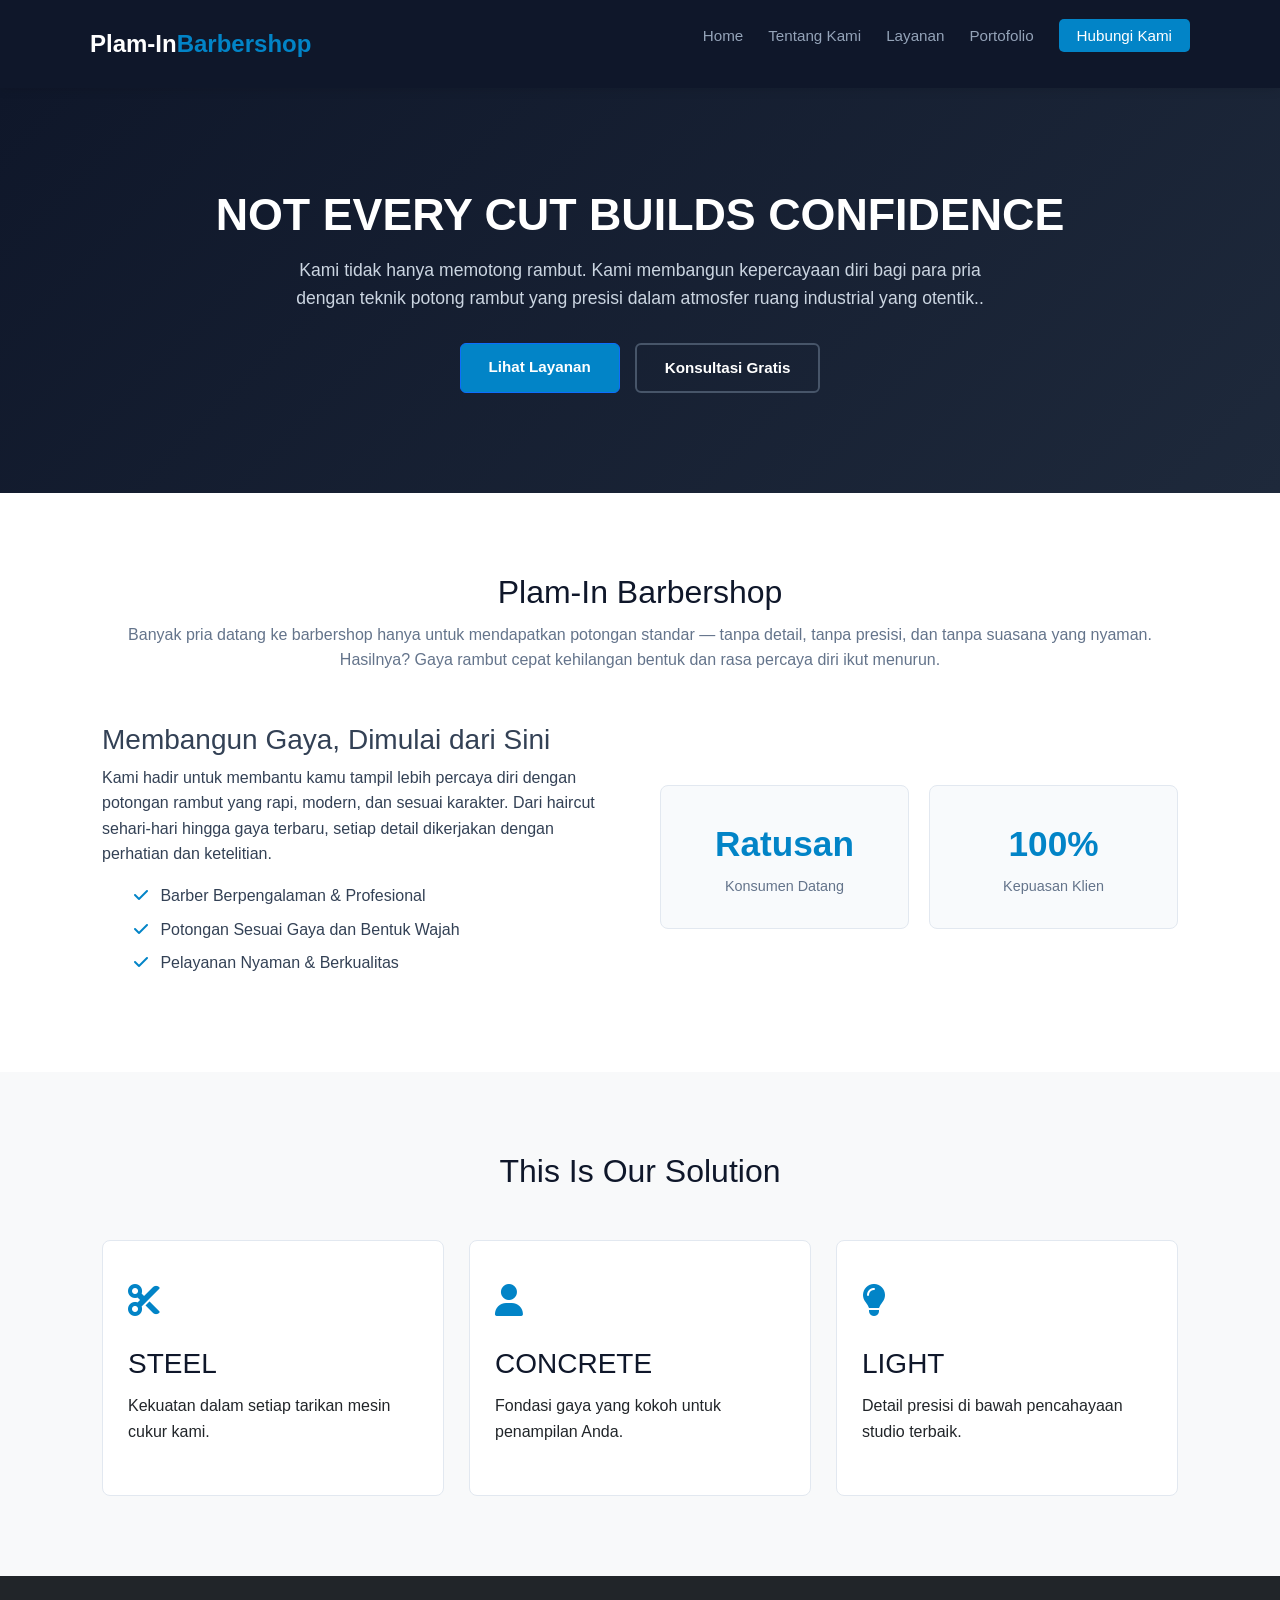
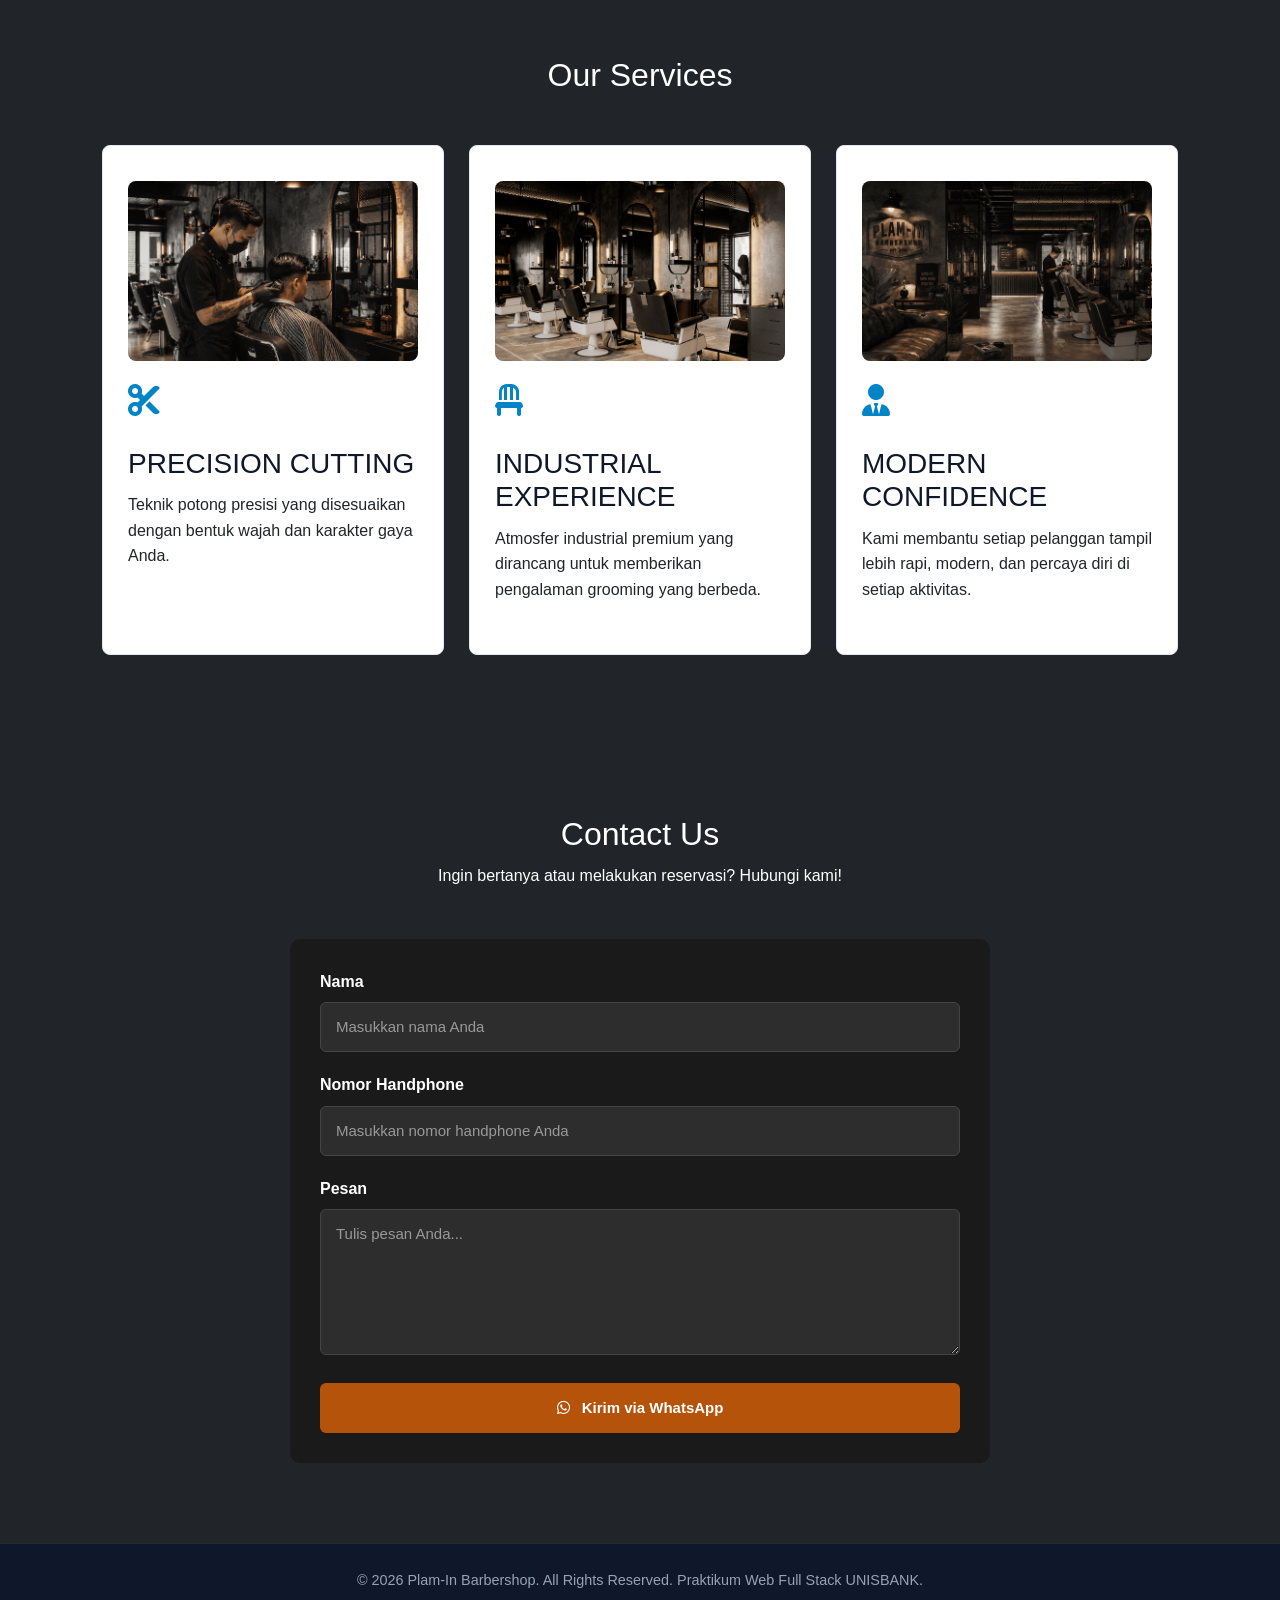
==== index.html @ 1131b9ae "Update index.html" ====
<!DOCTYPE html>
<html lang="id">
<head>
<meta charset="UTF-8">
<meta name="viewport" content="width=device-width, initial-scale=1.0">
<title>Plam-In Barbershop</title>
<link 
    href="https://cdn.jsdelivr.net/npm/bootstrap@5.3.3/dist/css/bootstrap.min.css" 
    rel="stylesheet"
>
<link rel="stylesheet" href="style.css">
<!-- Font Awesome Icons -->

<link rel="stylesheet" href="https://cdnjs.cloudflare.com/ajax/libs/font-
awesome/6.4.0/css/all.min.css">

</head>
<body>
<!-- Header & Navigasi -->
<header class="navbar">
<div class="container nav-container">

<a href="#" class="logo">Plam-In<span>Barbershop</span></a>
<nav>
<ul class="nav-links">
<li><a href="#home">Home</a></li>
<li><a href="#about">Tentang Kami</a></li>
<li><a href="#services">Layanan</a></li>
<li><a href="#portofolio">Portofolio</a></li>
<li><a href="#contact" class="btn-nav">Hubungi Kami</a></li>
</ul>
</nav>
</div>
</header>
<!-- Hero Section -->
<section id="home" class="hero">
<div class="container hero-content">
<h1>NOT EVERY CUT BUILDS CONFIDENCE</h1>
<p>Kami tidak hanya memotong rambut. Kami membangun kepercayaan diri bagi para pria dengan teknik potong rambut yang presisi dalam atmosfer ruang industrial yang otentik..</p>
<div class="hero-buttons">
<a href="#services" class="btn btn-primary">Lihat Layanan</a>
<a href="#contact" class="btn btn-outline">Konsultasi Gratis</a>
</div>
</div>
</section>
<!-- Tentang Kami Section -->
<section id="about" class="section">
<div class="container">
<div class="section-title">
<h2>Plam-In Barbershop</h2>
<p>Banyak pria datang ke barbershop hanya untuk mendapatkan potongan standar — tanpa detail, tanpa presisi, dan tanpa suasana yang nyaman.
  Hasilnya? Gaya rambut cepat kehilangan bentuk dan rasa percaya diri ikut menurun.</p>
</div>
<div class="about-grid">
<div class="about-text">
<h3>Membangun Gaya, Dimulai dari Sini</h3>
<p>Kami hadir untuk membantu kamu tampil lebih percaya diri dengan potongan rambut yang rapi, modern, dan sesuai karakter.
  Dari haircut sehari-hari hingga gaya terbaru, setiap detail dikerjakan dengan perhatian dan ketelitian.</p>
<ul class="check-list">
<li><i class="fa-solid fa-check"></i> Barber Berpengalaman & Profesional</li>
<li><i class="fa-solid fa-check"></i> Potongan Sesuai Gaya dan Bentuk Wajah</li>
<li><i class="fa-solid fa-check"></i> Pelayanan Nyaman & Berkualitas</li>
</ul>
</div>
<div class="about-card">
<div class="stat-box">
<span class="stat-num">Ratusan</span>
<span class="stat-lbl">Konsumen Datang</span>

</div>
<div class="stat-box">
<span class="stat-num">100%</span>

<span class="stat-lbl">Kepuasan Klien</span>

</div>
</div>
</div>
</div>

</section>
<!-- Layanan Section -->
<section id="services" class="section bg-light">
<div class="container">
<div class="section-title">
<h2>This Is Our Solution</h2>
</div>
<div class="services-grid">
<div class="card">
<div class="card-icon"><i class="fa-solid fa-scissors"></i></div>
<h3>STEEL</h3>
<p>Kekuatan dalam setiap tarikan mesin cukur kami.</p>
</div>
<div class="card">
<div class="card-icon"><i class="fa-solid fa-user"></i></div>
<h3>CONCRETE</h3>
<p>Fondasi gaya yang kokoh untuk penampilan Anda.</p>
</div>
<div class="card">
<div class="card-icon"><i class="fa-solid fa-lightbulb"></i></div>
<h3>LIGHT</h3>
<p>Detail presisi di bawah pencahayaan studio terbaik.</p>
</div>
</div>
</div>
</section>

</section>

<!-- Portofolio -->
<section id="portofolio" class="section bg-dark text-white">
<div class="container">
<div class="section-title">
<h2 class="text-white">Our Services</h2>
</div>
<div class="services-grid">

<!-- Card 1 -->
<div class="card">
<div class="card-image">
<img src="konsumen 1 small.png" alt="Precision Cutting">
</div>

<div class="card-icon">
<i class="fa-solid fa-scissors"></i>
</div>

<h3>PRECISION CUTTING</h3>
<p>
Teknik potong presisi yang disesuaikan dengan bentuk wajah dan karakter gaya Anda.
</p>
</div>

<!-- Card 2 -->
<div class="card">
<div class="card-image">
<img src="plamin view small.png" alt="Industrial Experience">
</div>

<div class="card-icon">
<i class="fa-solid fa-chair"></i>
</div>

<h3>INDUSTRIAL EXPERIENCE</h3>
<p>
Atmosfer industrial premium yang dirancang untuk memberikan pengalaman grooming yang berbeda.
</p>
</div>

<!-- Card 3 -->
<div class="card">
<div class="card-image">
<img src="plamin all rooms small.png" alt="Modern Confidence">
</div>

<div class="card-icon">
<i class="fa-solid fa-user-tie"></i>
</div>

<h3>MODERN CONFIDENCE</h3>
<p>
Kami membantu setiap pelanggan tampil lebih rapi, modern, dan percaya diri di setiap aktivitas.
</p>
</div>

</div>
</div>
</section>

<!-- Form Kontak -->
<section id="contact" class="section bg-dark text-white">
<div class="container">

<div class="section-title">
<h2 class="text-white">Contact Us</h2>
<p class="text-white">Ingin bertanya atau melakukan reservasi? Hubungi kami!</p>
</div>

<div class="contact-form">

<form onsubmit="kirimWhatsApp(); return false;">

<div class="form-group">
<label for="nama">Nama</label>
<input 
type="text" 
id="nama" 
name="nama" 
placeholder="Masukkan nama Anda"
required
>
</div>

<div class="form-group">
<label for="nohp">Nomor Handphone</label>
<input 
type="tel" 
id="nohp" 
name="nohp" 
placeholder="Masukkan nomor handphone Anda"
required
>
</div>

<div class="form-group">
<label for="pesan">Pesan</label>
<textarea 
id="pesan" 
name="pesan" 
rows="5"
placeholder="Tulis pesan Anda..."
required
></textarea>
</div>

<button type="submit" class="btn-submit">
<i class="fa-brands fa-whatsapp"></i>
Kirim via WhatsApp
</button>

</form>

</div>

</div>
</section>
  
<!-- Footer -->
<footer>
<div class="container footer-content">
<p>&copy; 2026 Plam-In Barbershop. All Rights Reserved. Praktikum Web Full Stack
UNISBANK.</p>
</div>
</footer>

 <!-- Script WhatsApp -->
<script>
function kirimWhatsApp() {

    const nama = document.getElementById("nama").value;
    const nohp = document.getElementById("nohp").value;
    const pesan = document.getElementById("pesan").value;

    const nomorWhatsApp = "6289673314273";

    const teks = 
        "Halo Plam-In Barbershop! 👋%0A%0A" +
        "*Nama:* " + nama + "%0A" +
        "*Nomor HP:* " + nohp + "%0A" +
        "*Pesan:* " + pesan;

    const url = "https://wa.me/" + nomorWhatsApp + "?text=" + teks;

    window.open(url, "_blank");
}
</script>
  
</body>
</html>
---- style.css ----
/* =========================================
1. RESET & VARIABLES
========================================= */
:root {
--primary-color: #0284c7; /* Primary Sky Blue */
--primary-dark: #0369a1;
--dark-color: #0f172a; /* Dark Navy */
--text-color: #334155; /* Slate Gray */
--light-bg: #f8fafc; /* Soft Off-White */
--white: #ffffff;

--font-main: 'Segoe UI', Tahoma, Geneva, Verdana, sans-serif;
--transition: all 0.3s ease;
}
* {
margin: 0;
padding: 0;
box-sizing: border-box;
}
html {
scroll-behavior: smooth;
}
body {
font-family: var(--font-main);
color: var(--text-color);
line-height: 1.6;
background-color: var(--white);
}
.container {
width: 90%;
max-width: 1100px;
margin: 0 auto;
}
/* =========================================
2. NAVBAR (FLEXBOX)
========================================= */
.navbar {
background-color: var(--dark-color);
position: sticky;
top: 0;
z-index: 1000;
box-shadow: 0 2px 10px rgba(0,0,0,0.1);
}
.nav-container {
display: flex;
justify-content: space-between;
align-items: center;
padding: 15px 0;
}
.logo {
font-size: 1.5rem;
font-weight: 700;
color: var(--white);
text-decoration: none;
}
.logo span {
color: var(--primary-color);
}
.nav-links {
display: flex;

list-style: none;
align-items: center;
gap: 25px;
}
.nav-links a {
color: #94a3b8;
text-decoration: none;
font-weight: 500;
font-size: 0.95rem;
transition: var(--transition);
}
.nav-links a:hover {
color: var(--white);
}
.btn-nav {
background-color: var(--primary-color);
color: var(--white) !important;
padding: 8px 18px;
border-radius: 5px;
}
.btn-nav:hover {
background-color: var(--primary-dark);
}
/* =========================================
3. HERO SECTION
========================================= */
.hero {
background: linear-gradient(135deg, #0f172a 0%, #1e293b 100%);
color: var(--white);
padding: 100px 0;
text-align: center;
}
.hero-content h1 {
font-size: 2.8rem;
font-weight: 800;
margin-bottom: 15px;
line-height: 1.2;
}
.hero-content p {
font-size: 1.1rem;
color: #cbd5e1;
max-width: 700px;
margin: 0 auto 30px auto;
}
.hero-buttons {
display: flex;
justify-content: center;
gap: 15px;
}

.btn {
display: inline-block;
padding: 12px 28px;
border-radius: 6px;
text-decoration: none;
font-weight: 600;
font-size: 0.95rem;
transition: var(--transition);
}
.btn-primary {
background-color: var(--primary-color);
color: var(--white);
}
.btn-primary:hover {
background-color: var(--primary-dark);
}
.btn-outline {
border: 2px solid #475569;
color: var(--white);
}
.btn-outline:hover {
border-color: var(--white);
background-color: rgba(255,255,255,0.05);
}
/* =========================================
4. SECTIONS & CARDS (FLEXBOX & GRID)
========================================= */
.section {
padding: 80px 0;
}
.bg-light {
background-color: var(--light-bg);
}
.section-title {
text-align: center;
margin-bottom: 50px;
}
.section-title h2 {
font-size: 2rem;
color: var(--dark-color);
margin-bottom: 10px;
}
.section-title p {
color: #64748b;
}
/* About Grid */
.about-grid {
display: flex;

gap: 40px;
align-items: center;
}
.about-text { flex: 1; }
.about-card {
flex: 1;
display: flex;
gap: 20px;
}
.stat-box {
flex: 1;
background: var(--light-bg);
padding: 30px;
border-radius: 8px;
text-align: center;
border: 1px solid #e2e8f0;
}
.stat-num {
display: block;
font-size: 2.2rem;
font-weight: 800;
color: var(--primary-color);
}
.stat-lbl {
font-size: 0.9rem;
color: #64748b;
}
.check-list {
list-style: none;
margin-top: 15px;
}
.check-list li {
margin-bottom: 8px;
font-weight: 500;
}
.check-list i {
color: var(--primary-color);
margin-right: 8px;
}
/* Services Cards */
.services-grid {
display: flex;
gap: 25px;
}
.card {
background: var(--white);
padding: 35px 25px;
border-radius: 8px;
border: 1px solid #e2e8f0;

flex: 1;
transition: var(--transition);
}
.card:hover {
transform: translateY(-8px);
box-shadow: 0 12px 24px rgba(0,0,0,0.08);
border-color: var(--primary-color);
}
.card-icon {
font-size: 2rem;
color: var(--primary-color);
margin-bottom: 20px;
}
.card h3 {
margin-bottom: 12px;
color: var(--dark-color);
}

.card-image {
    width: 100%;
    height: clamp(120px, 15vw, 180px);
    overflow: hidden;
    border-radius: 8px;
    margin-bottom: 15px;
}

.card-image img {
    width: 100%;
    height: 100%;
    object-fit: cover;
    display: block;
}

/* Form Kontak */
.contact-form {
    max-width: 700px;
    margin: 0 auto;
    padding: 30px;
    background: #1a1a1a;
    border-radius: 10px;
    box-sizing: border-box;
}

.form-group {
    margin-bottom: 20px;
}

.form-group label {
    display: block;
    margin-bottom: 8px;
    font-weight: 600;
}

.form-group input,
.form-group textarea {
    width: 100%;
    padding: 12px 15px;
    border: 1px solid #444;
    border-radius: 6px;
    background: #2d2d2d;
    color: #fff;
    font-family: inherit;
    font-size: 15px;
    box-sizing: border-box;
    outline: none;
}

.form-group input:focus,
.form-group textarea:focus {
    border-color: #b45309;
}

.form-group textarea {
    resize: vertical;
}

.form-group input::placeholder,
.form-group textarea::placeholder {
    color: #999;
}

.btn-submit {
    width: 100%;
    padding: 13px 20px;
    border: none;
    border-radius: 6px;
    background: #b45309;
    color: #fff;
    font-size: 15px;
    font-weight: 600;
    cursor: pointer;
    transition: 0.3s;
}

.btn-submit:hover {
    background: #d97706;
}

.btn-submit i {
    margin-right: 8px;
}

/* Footer */
footer {
background-color: var(--dark-color);
color: #94a3b8;
text-align: center;
padding: 25px 0;
font-size: 0.9rem;
border-top: 1px solid #1e293b;
}

@media (max-width: 768px) {

    .services-grid {
        grid-template-columns: 1fr;
    }

}
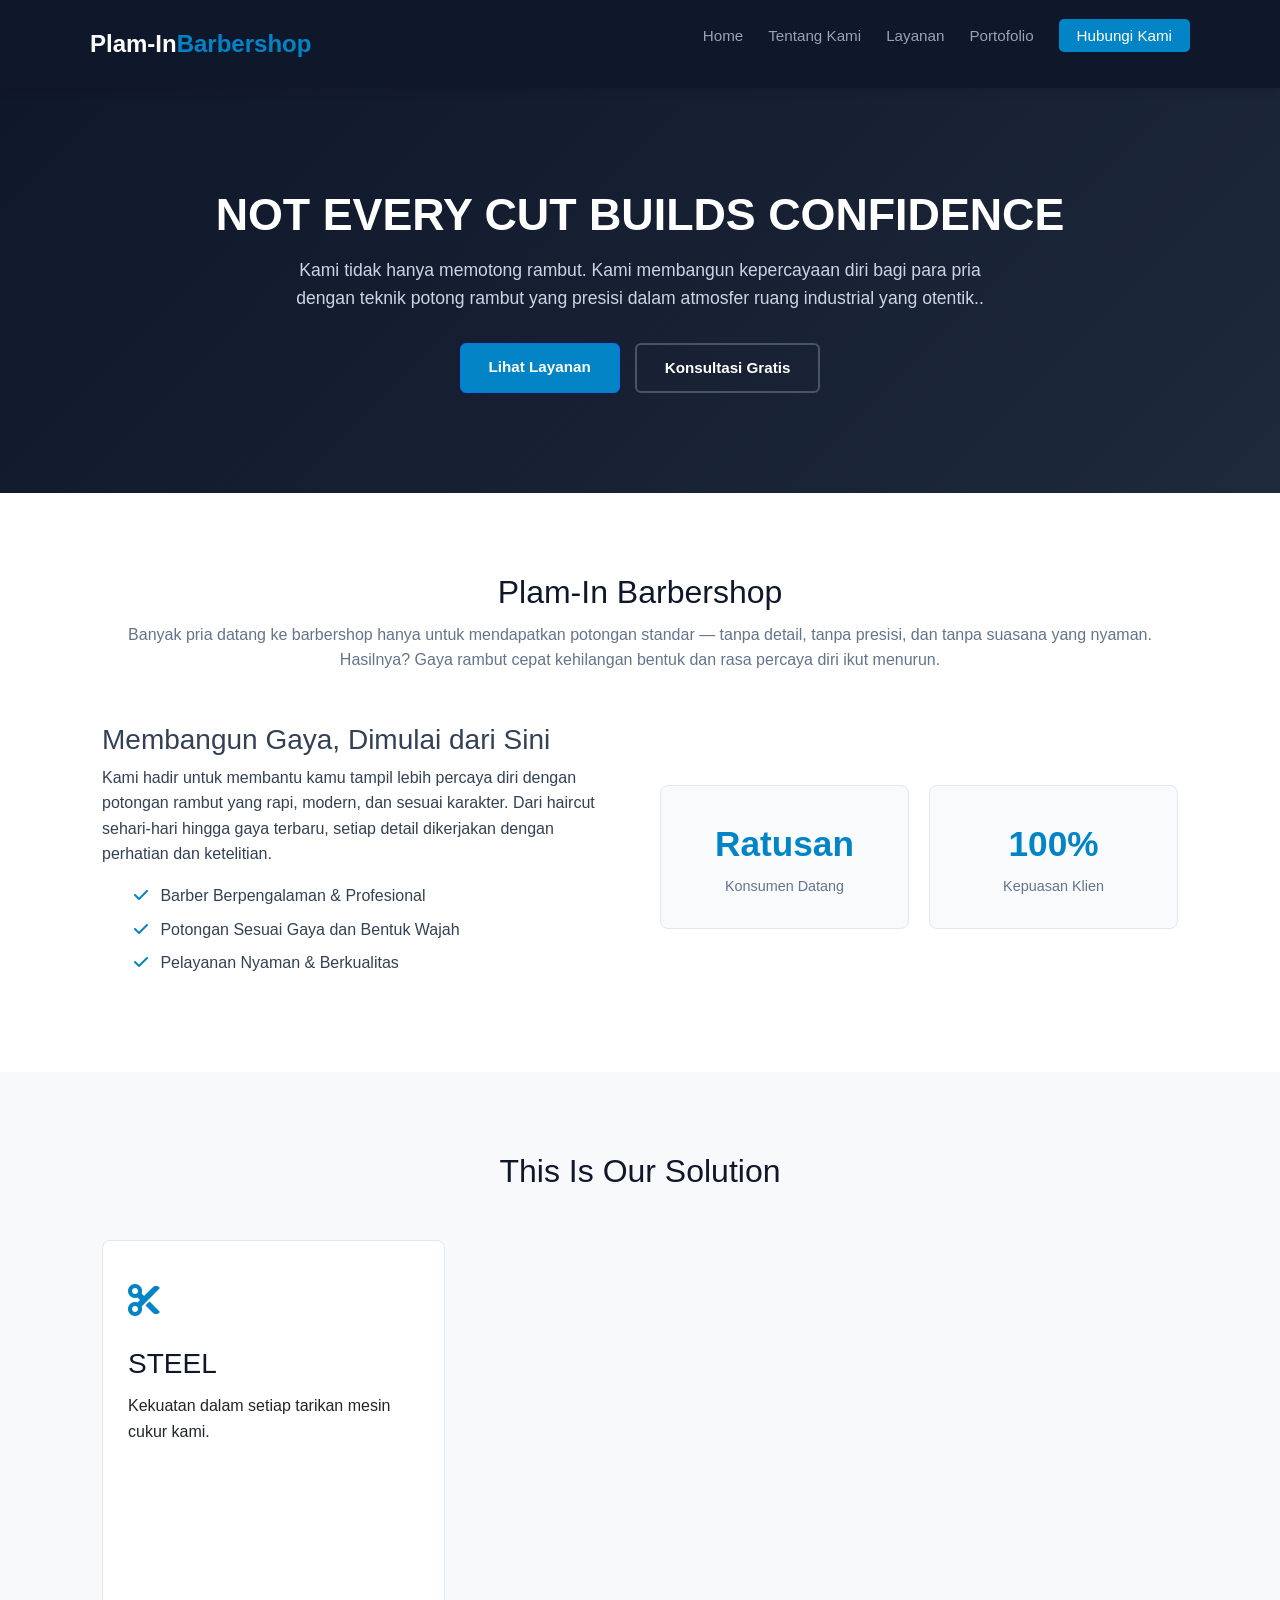
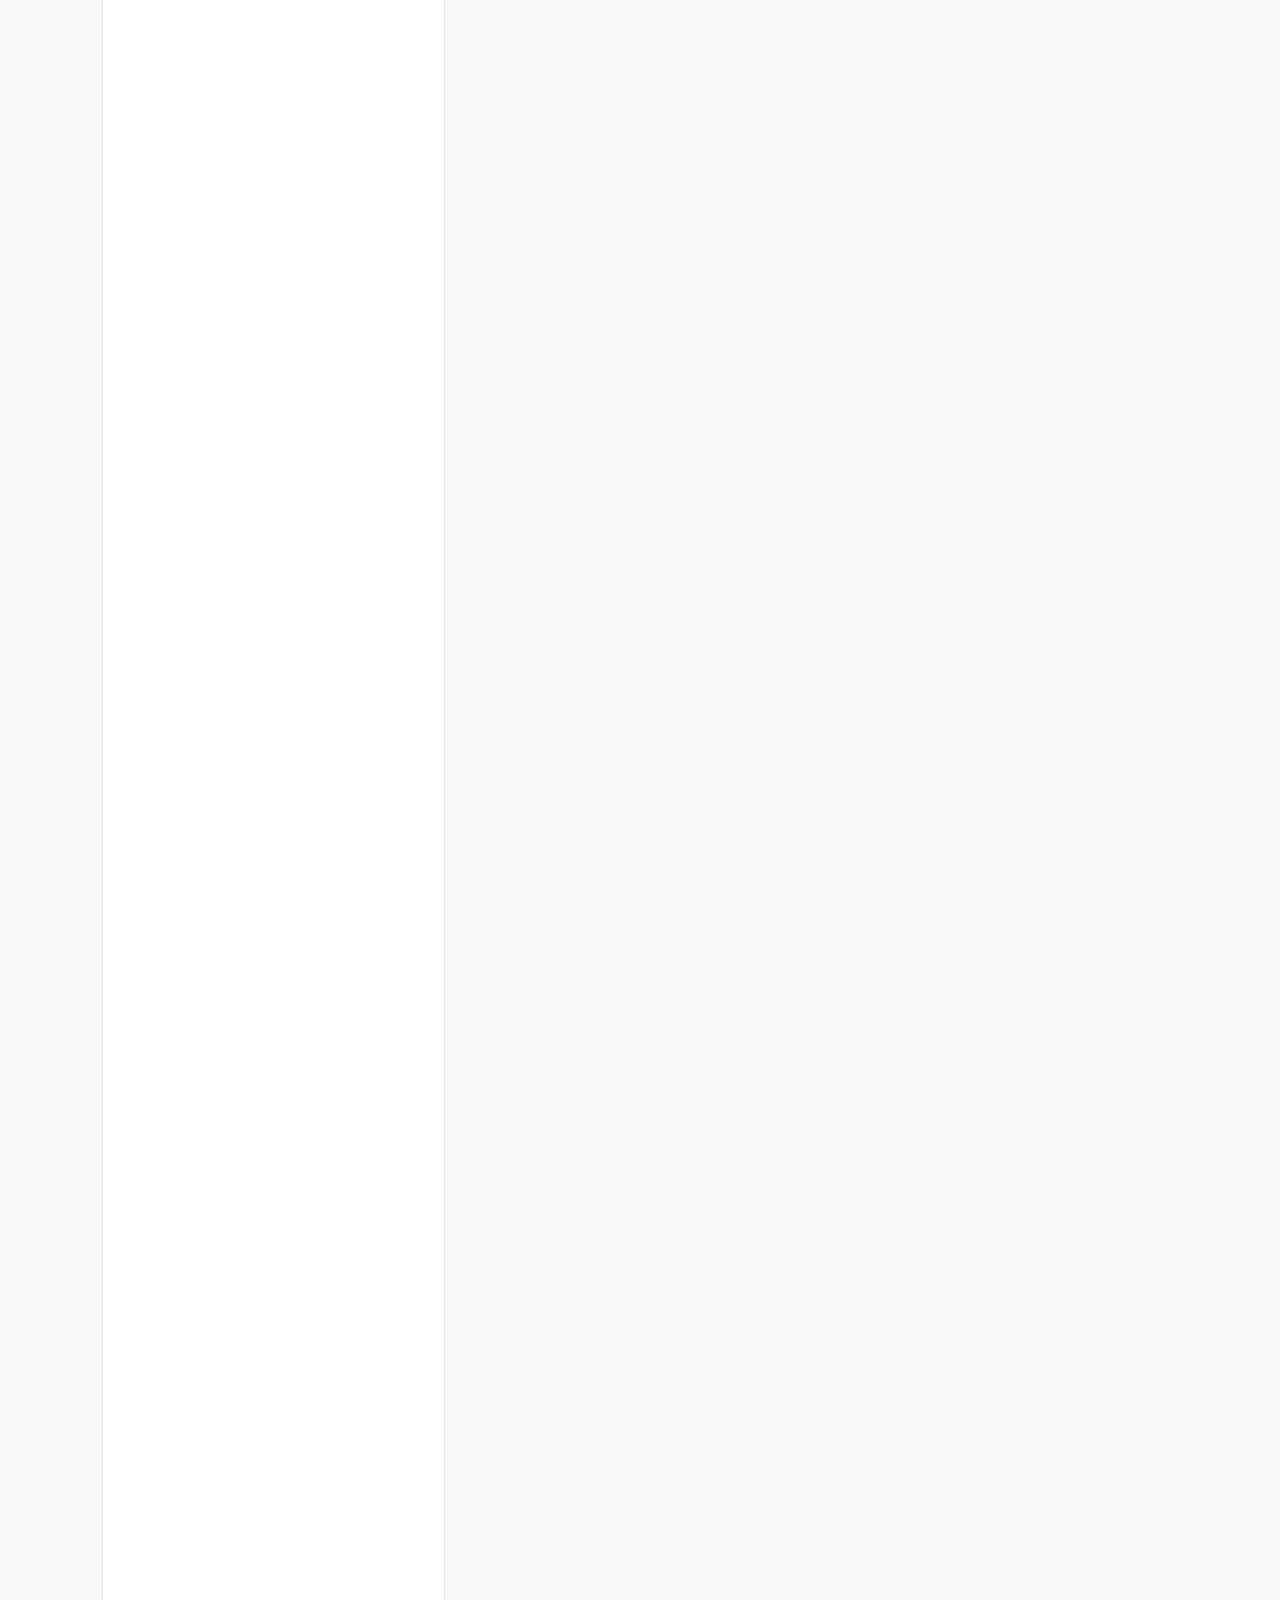
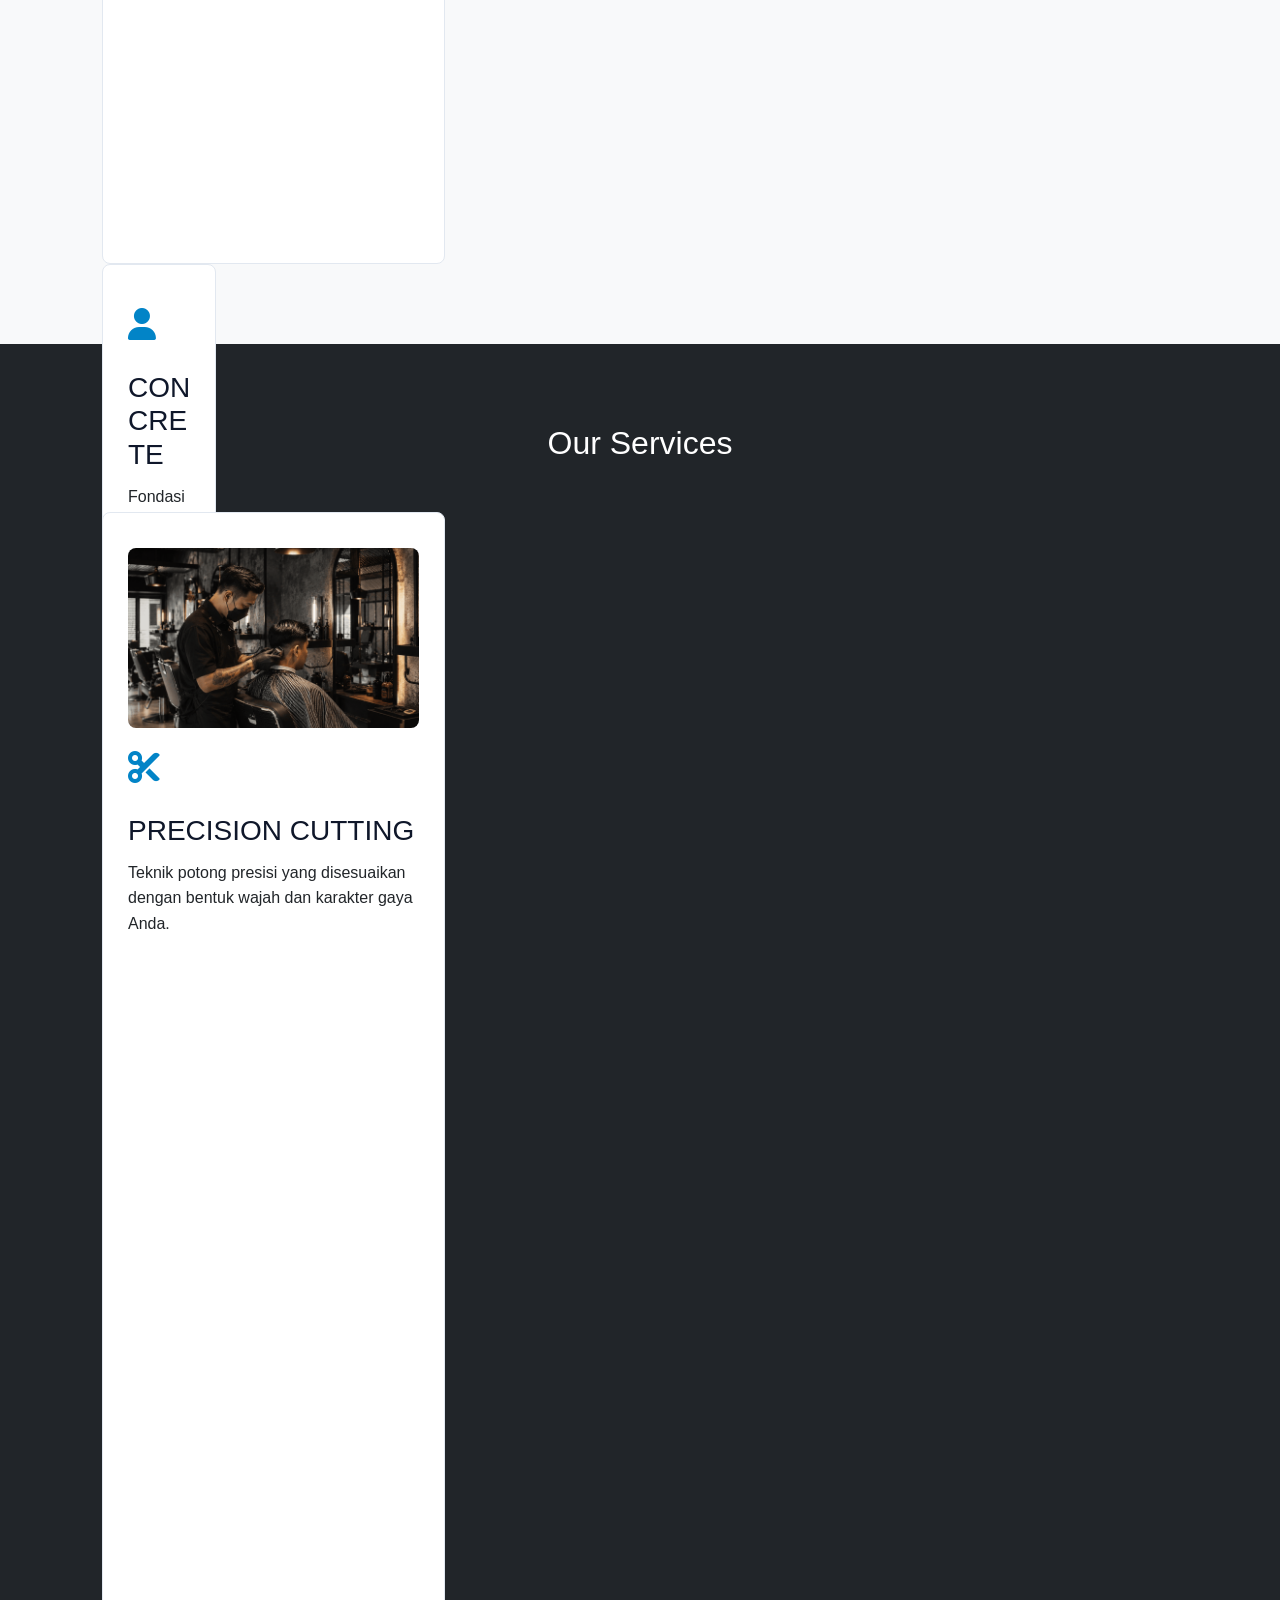
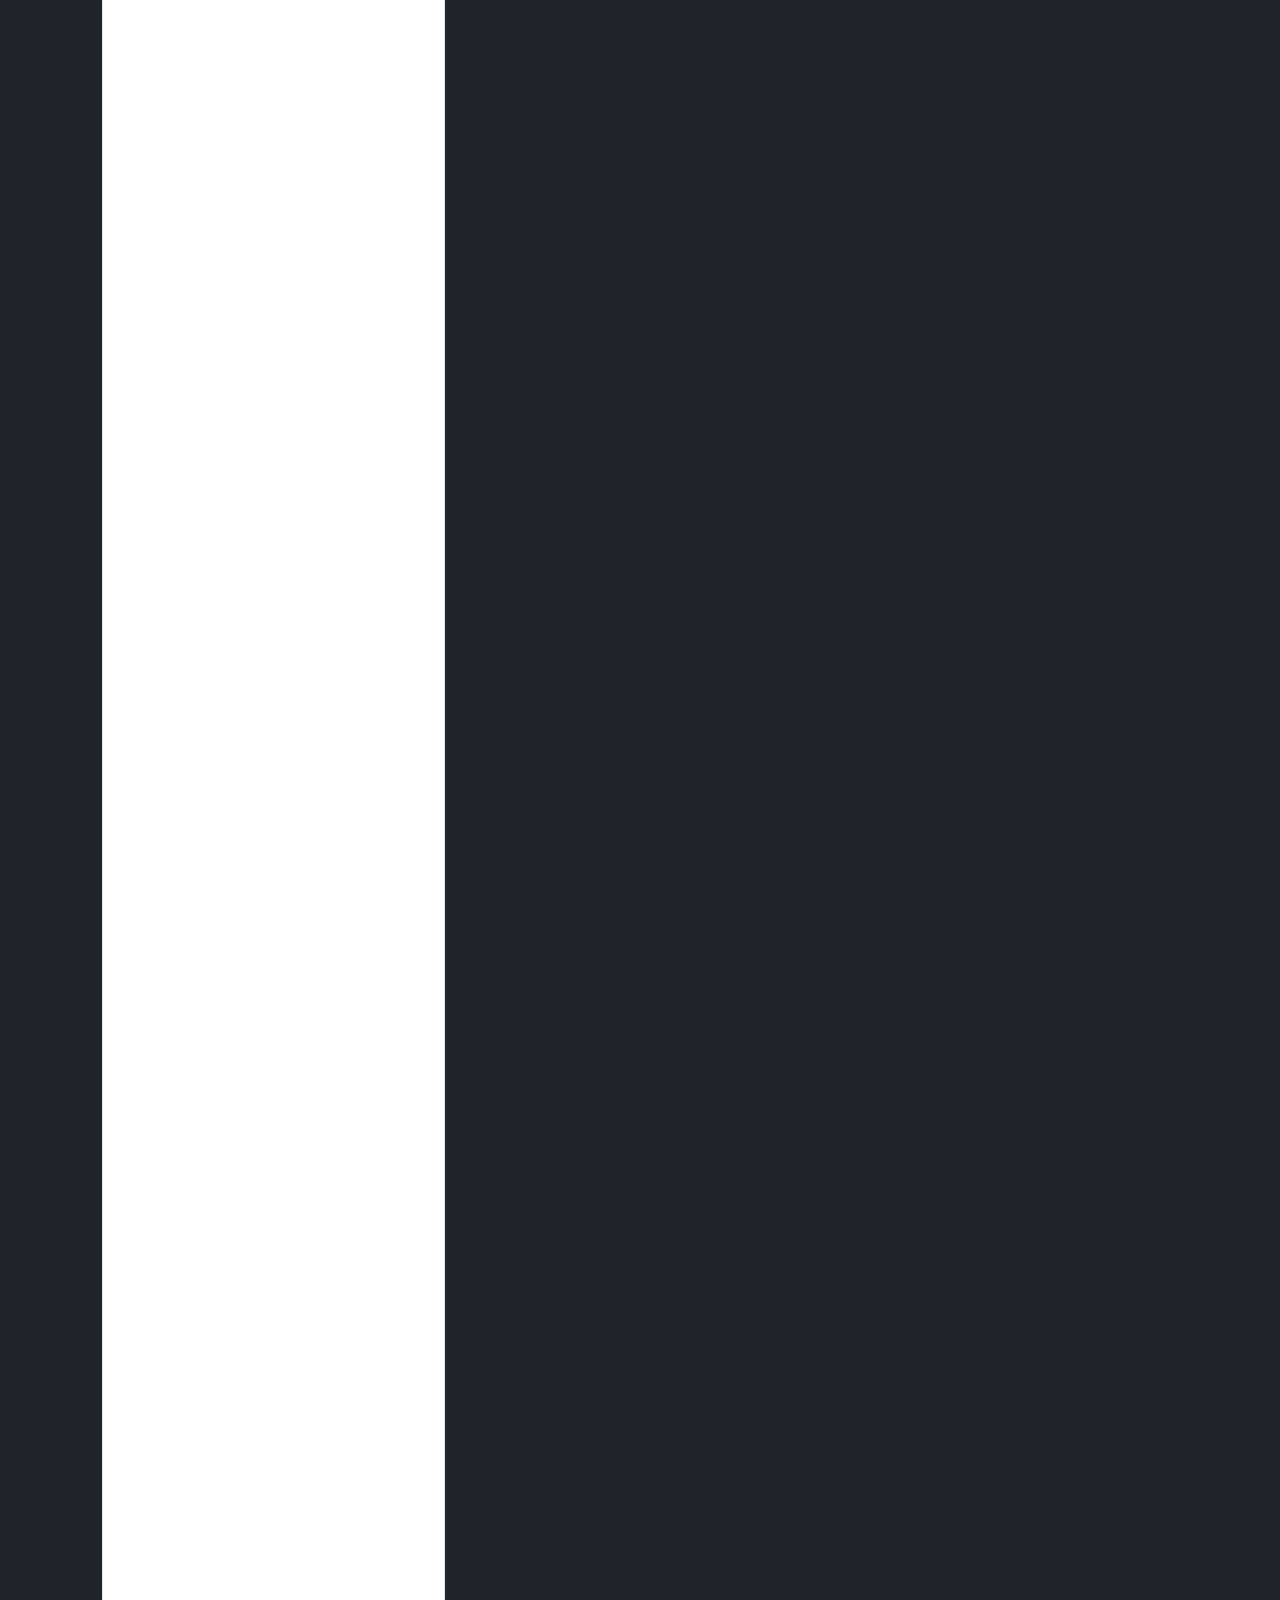
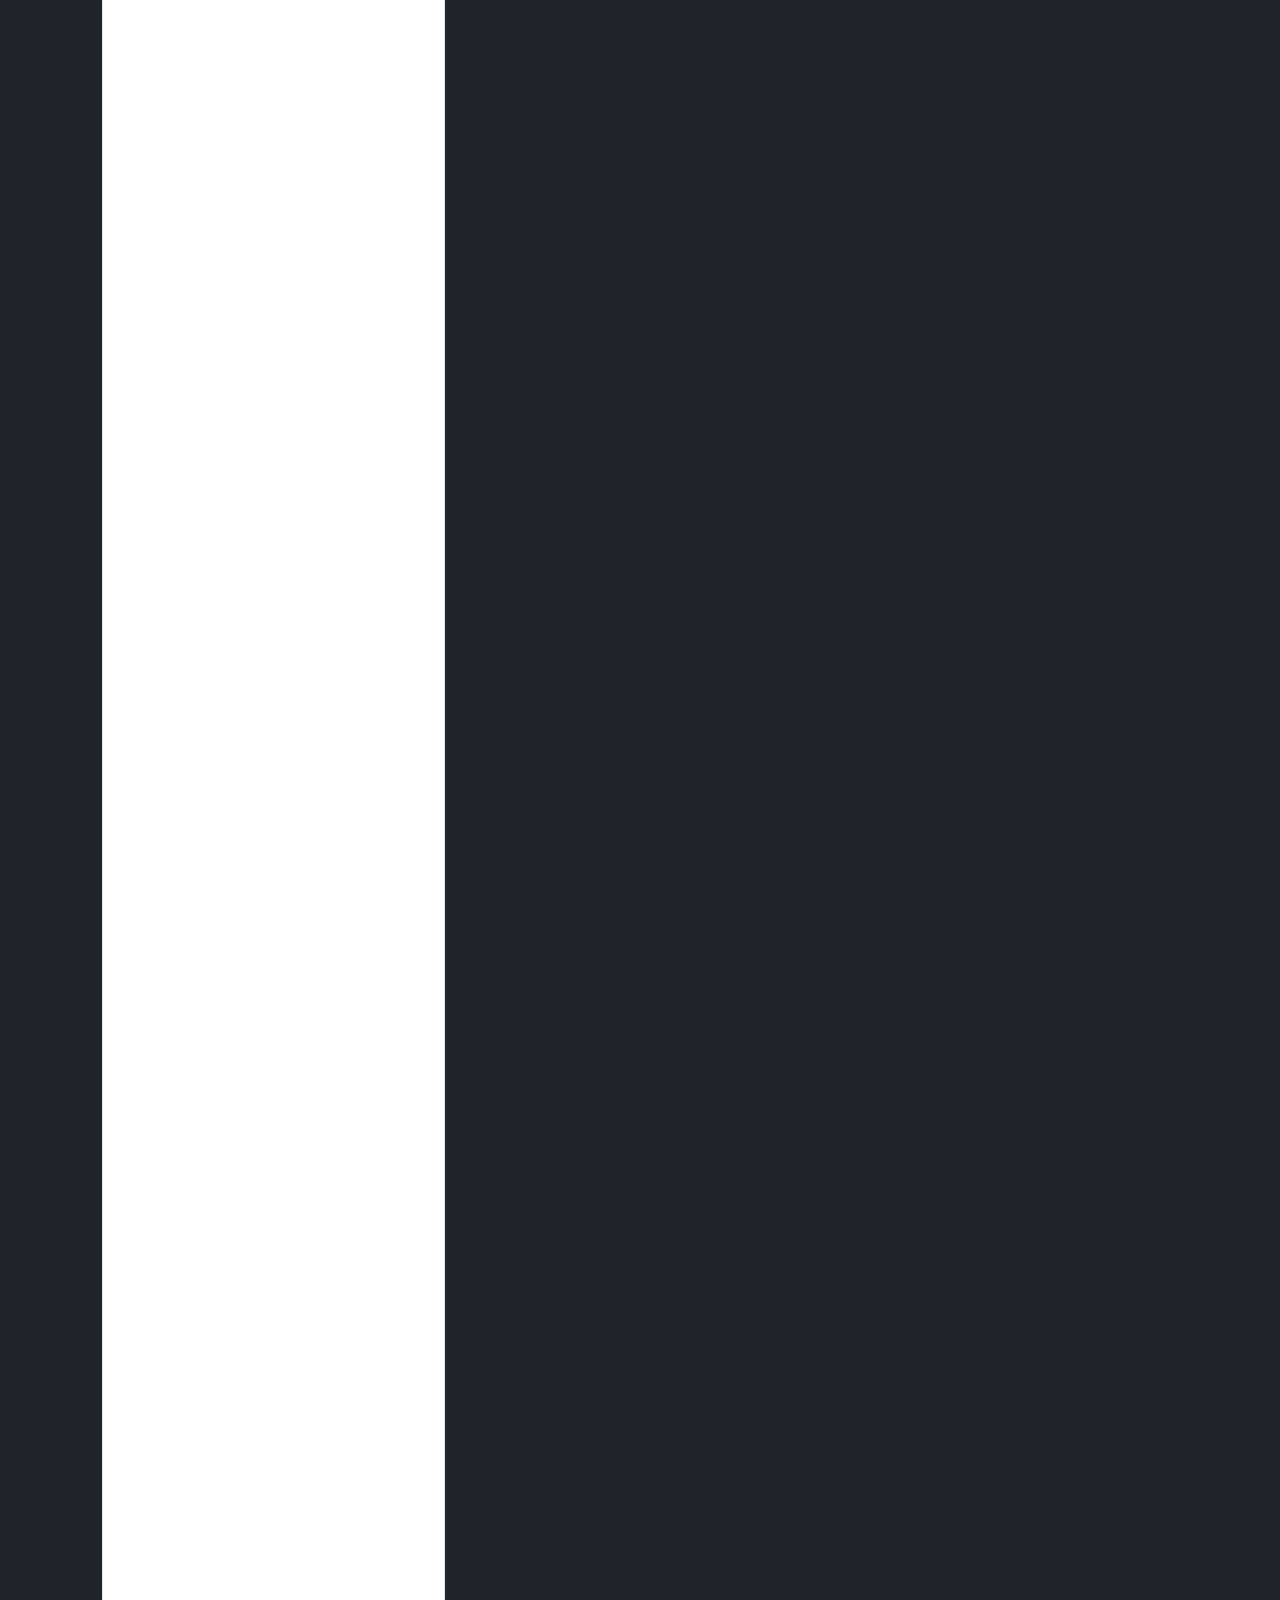
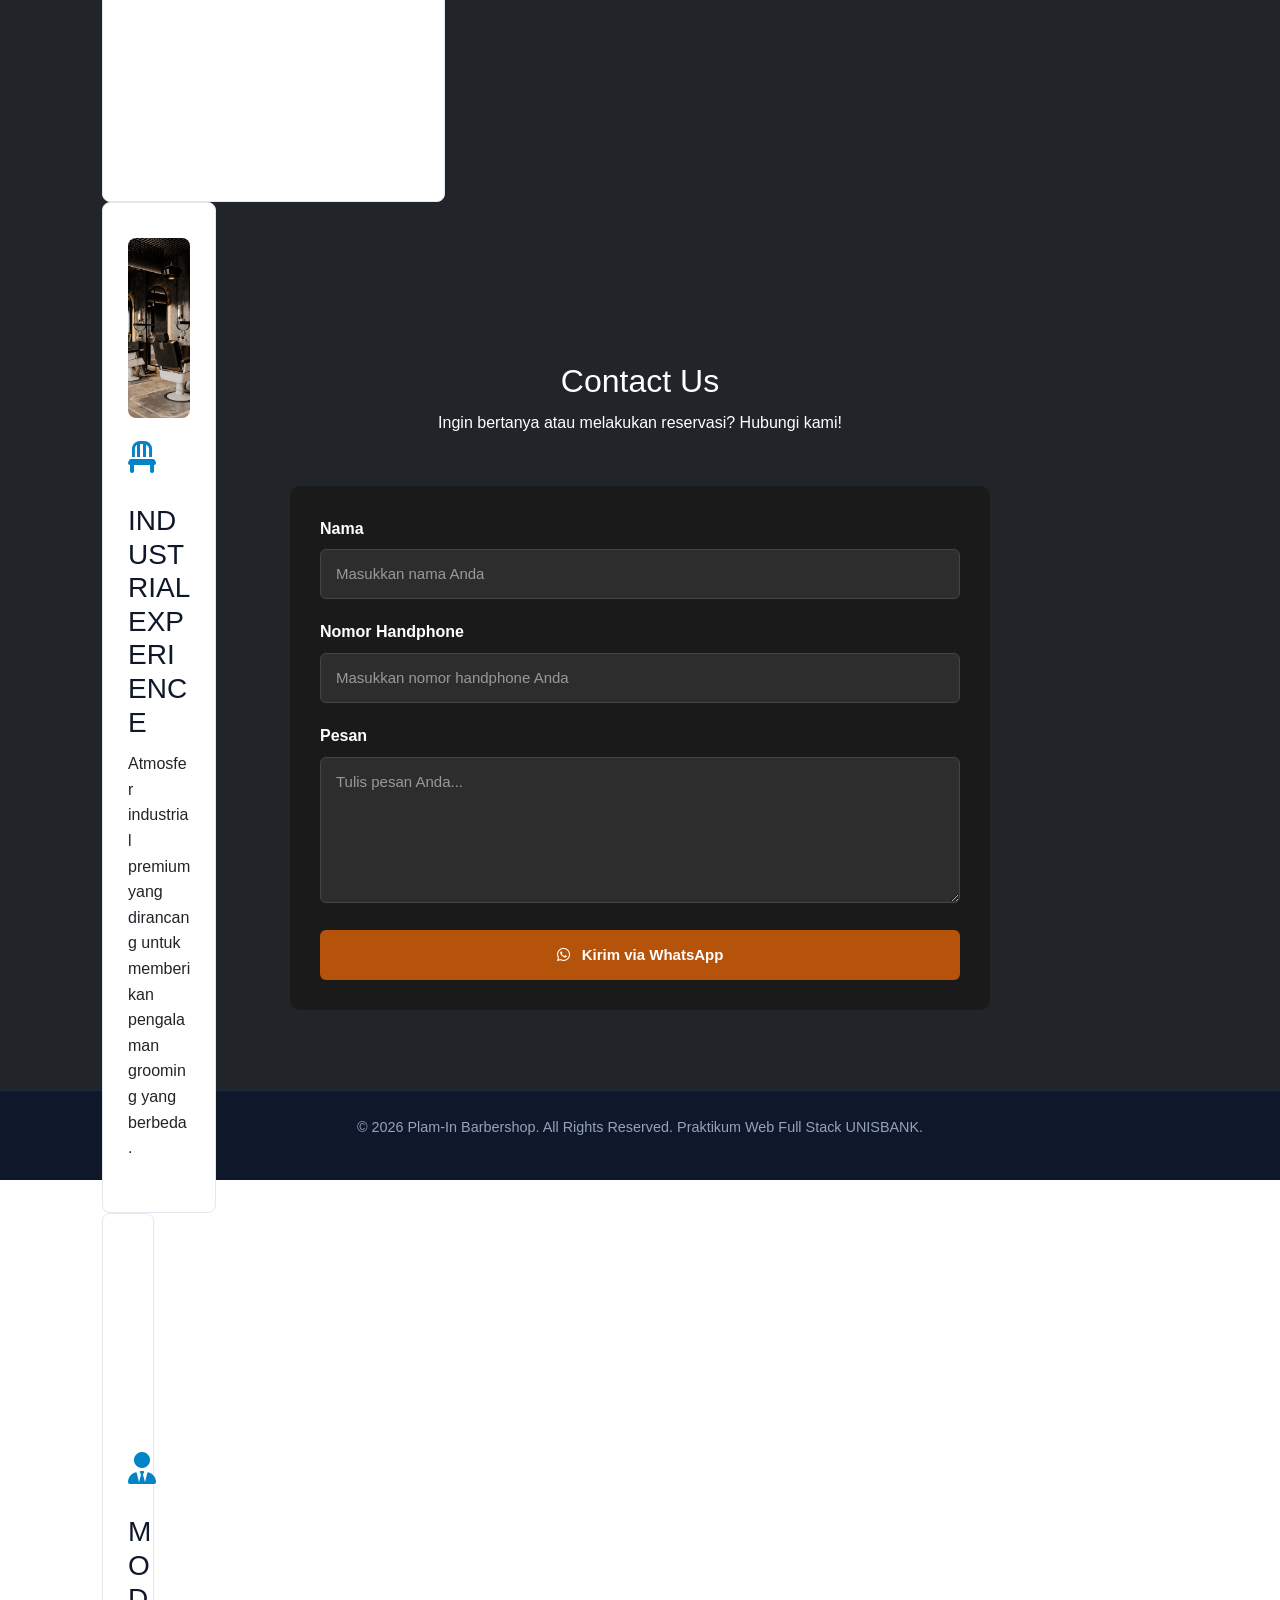
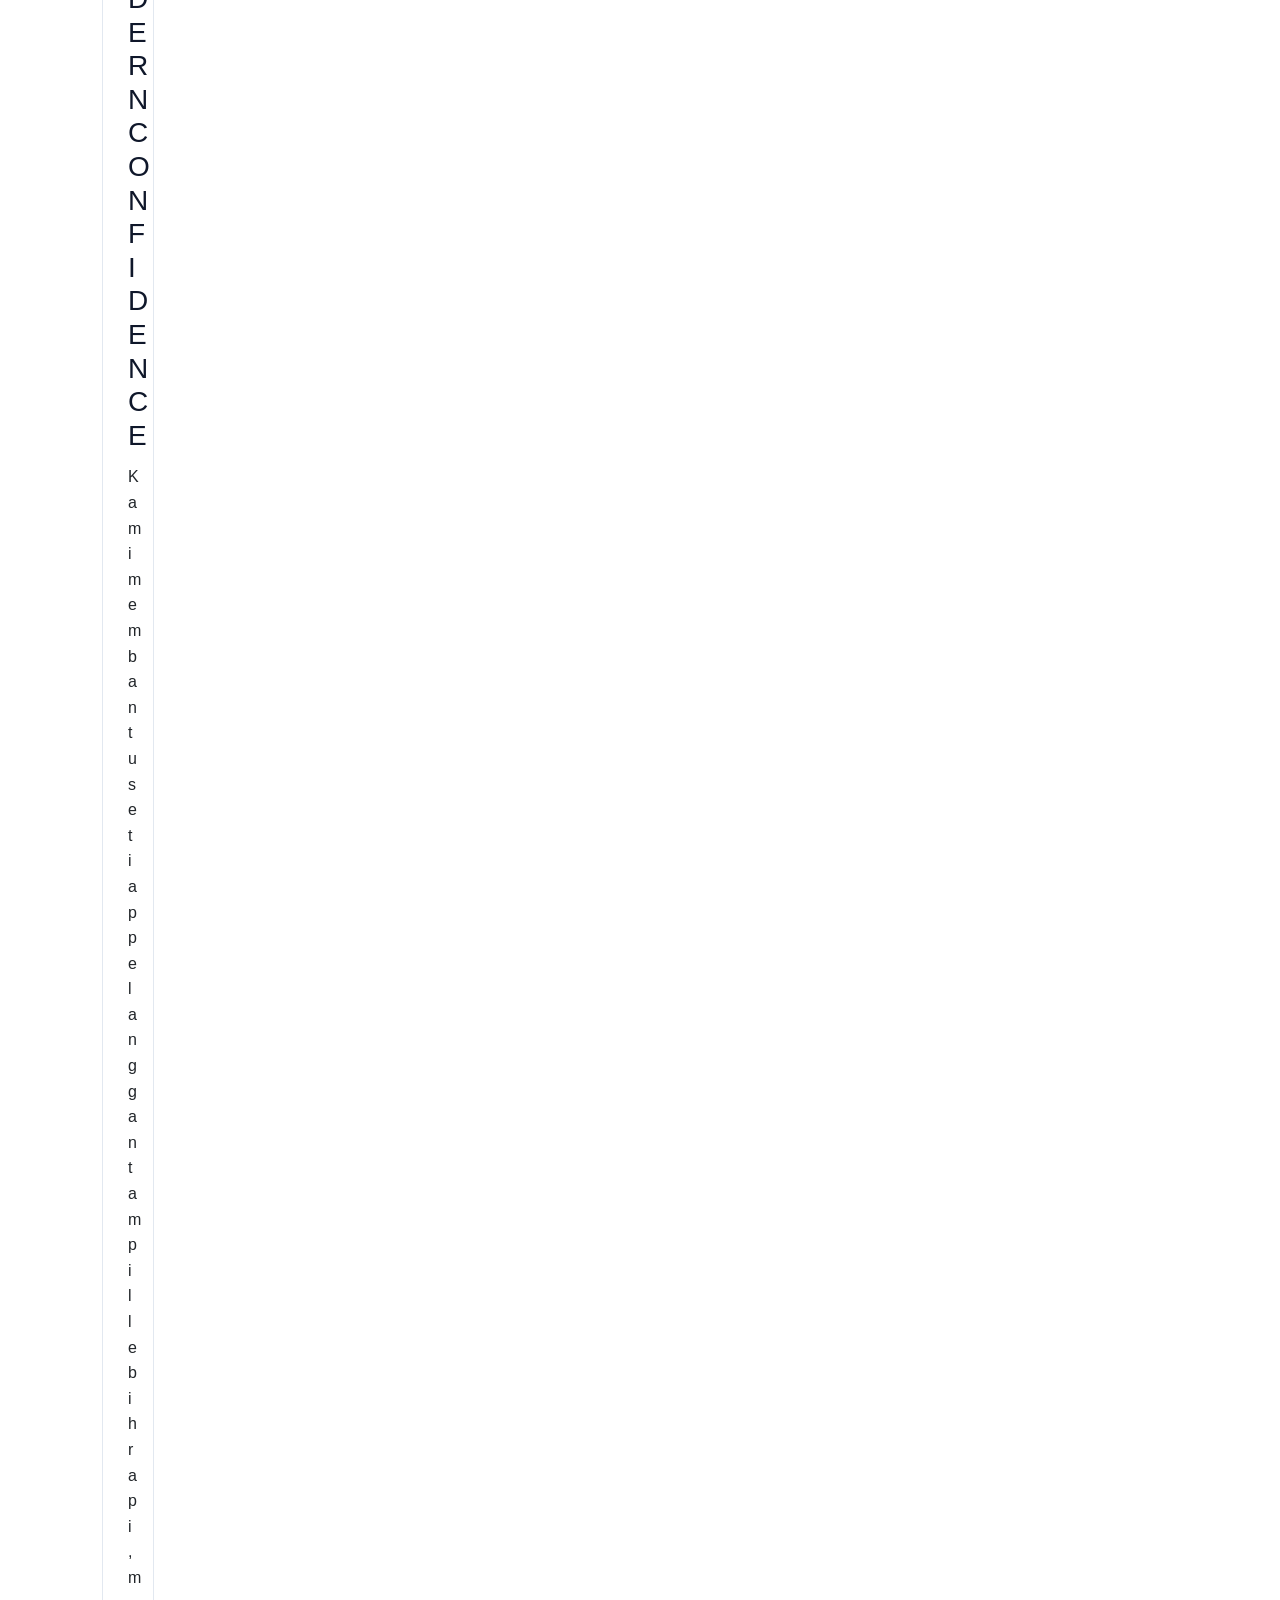
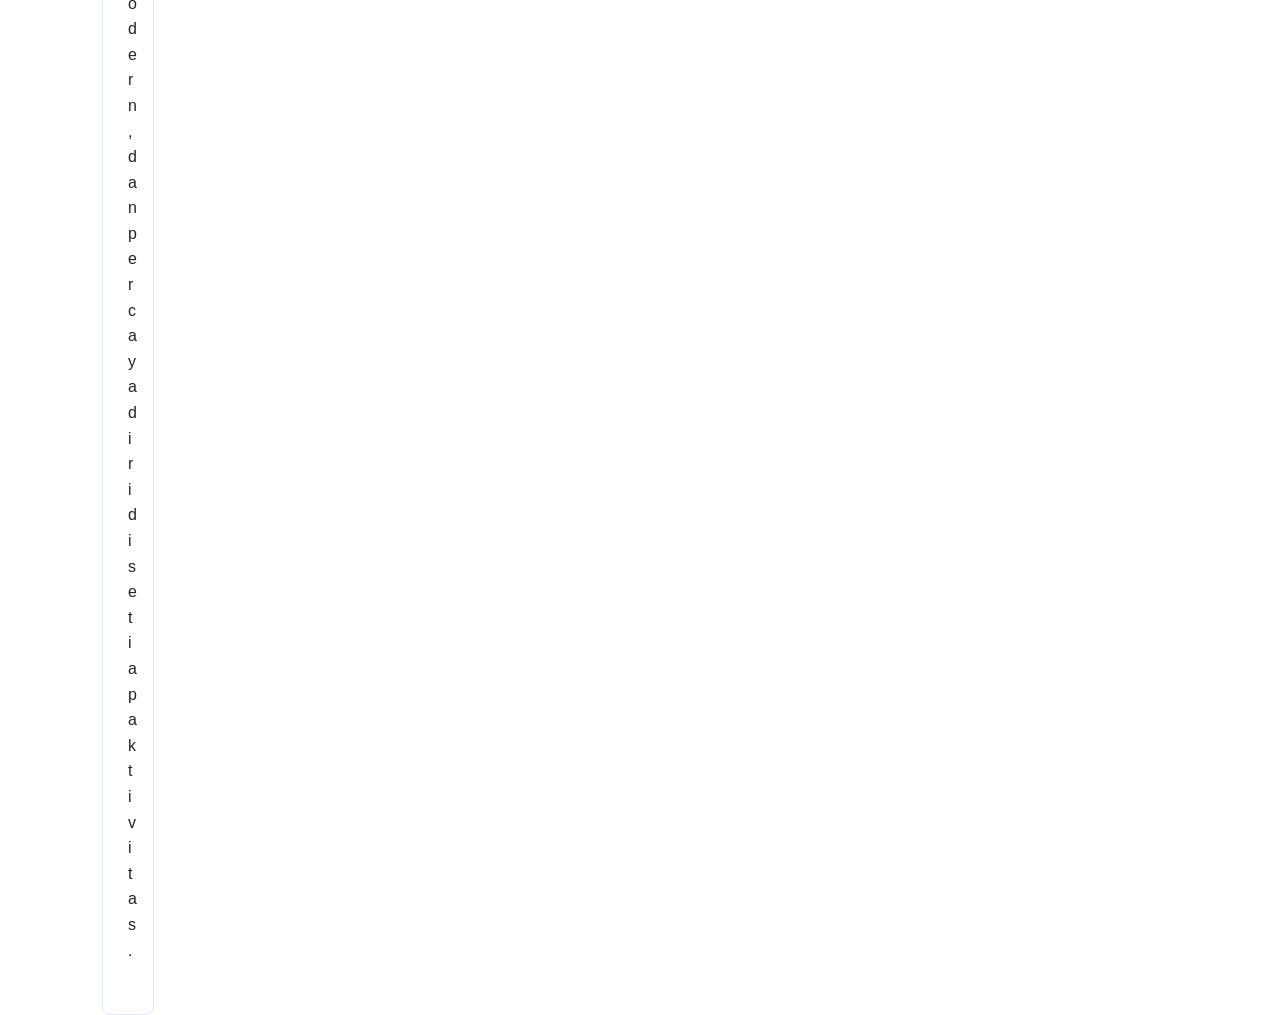
==== commit 8ec300ca: "Rename responsive_profile.html to index.html" ====
--- a/index.html
+++ b/index.html
@@ -85,18 +85,21 @@
 <div class="section-title">
 <h2>This Is Our Solution</h2>
 </div>
-<div class="services-grid">
-<div class="card">
+<div class="row g-4">
+  <div class="col-12 col-md-4">
+        <div class="card h-100">
 <div class="card-icon"><i class="fa-solid fa-scissors"></i></div>
 <h3>STEEL</h3>
 <p>Kekuatan dalam setiap tarikan mesin cukur kami.</p>
 </div>
-<div class="card">
+  <div class="col-12 col-md-4">
+        <div class="card h-100">
 <div class="card-icon"><i class="fa-solid fa-user"></i></div>
 <h3>CONCRETE</h3>
 <p>Fondasi gaya yang kokoh untuk penampilan Anda.</p>
 </div>
-<div class="card">
+  <div class="col-12 col-md-4">
+        <div class="card h-100">
 <div class="card-icon"><i class="fa-solid fa-lightbulb"></i></div>
 <h3>LIGHT</h3>
 <p>Detail presisi di bawah pencahayaan studio terbaik.</p>
@@ -113,10 +116,11 @@
 <div class="section-title">
 <h2 class="text-white">Our Services</h2>
 </div>
-<div class="services-grid">
+<div class="row g-4">
 
 <!-- Card 1 -->
-<div class="card">
+<div class="col-12 col-md-4">
+        <div class="card h-100">
 <div class="card-image">
 <img src="konsumen 1 small.png" alt="Precision Cutting">
 </div>
@@ -132,7 +136,8 @@
 </div>
 
 <!-- Card 2 -->
-<div class="card">
+<div class="col-12 col-md-4">
+        <div class="card h-100">
 <div class="card-image">
 <img src="plamin view small.png" alt="Industrial Experience">
 </div>
@@ -148,7 +153,8 @@
 </div>
 
 <!-- Card 3 -->
-<div class="card">
+<div class="col-12 col-md-4">
+        <div class="card h-100">
 <div class="card-image">
 <img src="plamin all rooms small.png" alt="Modern Confidence">
 </div>
@@ -243,15 +249,15 @@
 
     const nomorWhatsApp = "6289673314273";
 
-    const teks = 
-        "Halo Plam-In Barbershop! 👋%0A%0A" +
-        "*Nama:* " + nama + "%0A" +
-        "*Nomor HP:* " + nohp + "%0A" +
-        "*Pesan:* " + pesan;
-
-    const url = "https://wa.me/" + nomorWhatsApp + "?text=" + teks;
-
-    window.open(url, "_blank");
+   const teks = `Halo Plam-In Barbershop! 👋
+
+*Nama:* ${nama}
+*Nomor HP:* ${nohp}
+*Pesan:* ${pesan}`;
+
+const url = `https://wa.me/${nomorWhatsApp}?text=${encodeURIComponent(teks)}`;
+
+window.open(url, "_blank");
 }
 </script>
   
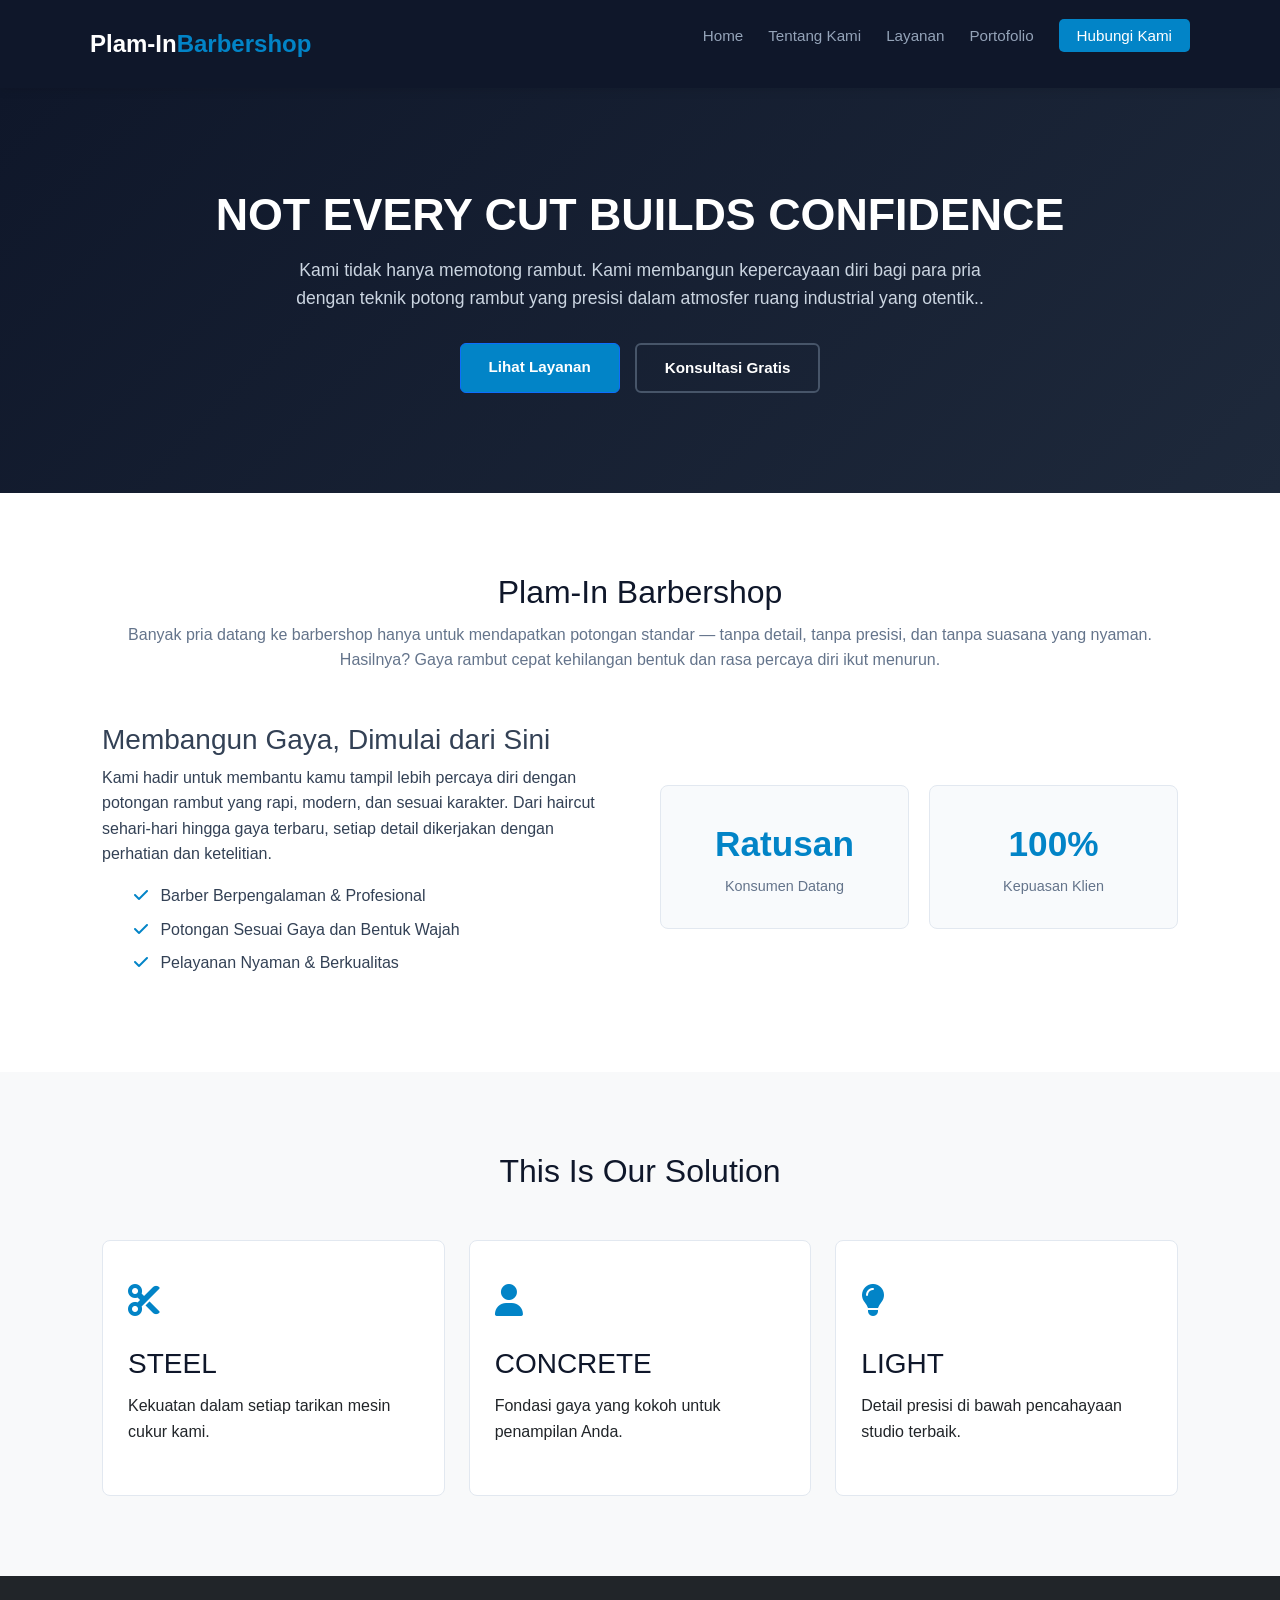
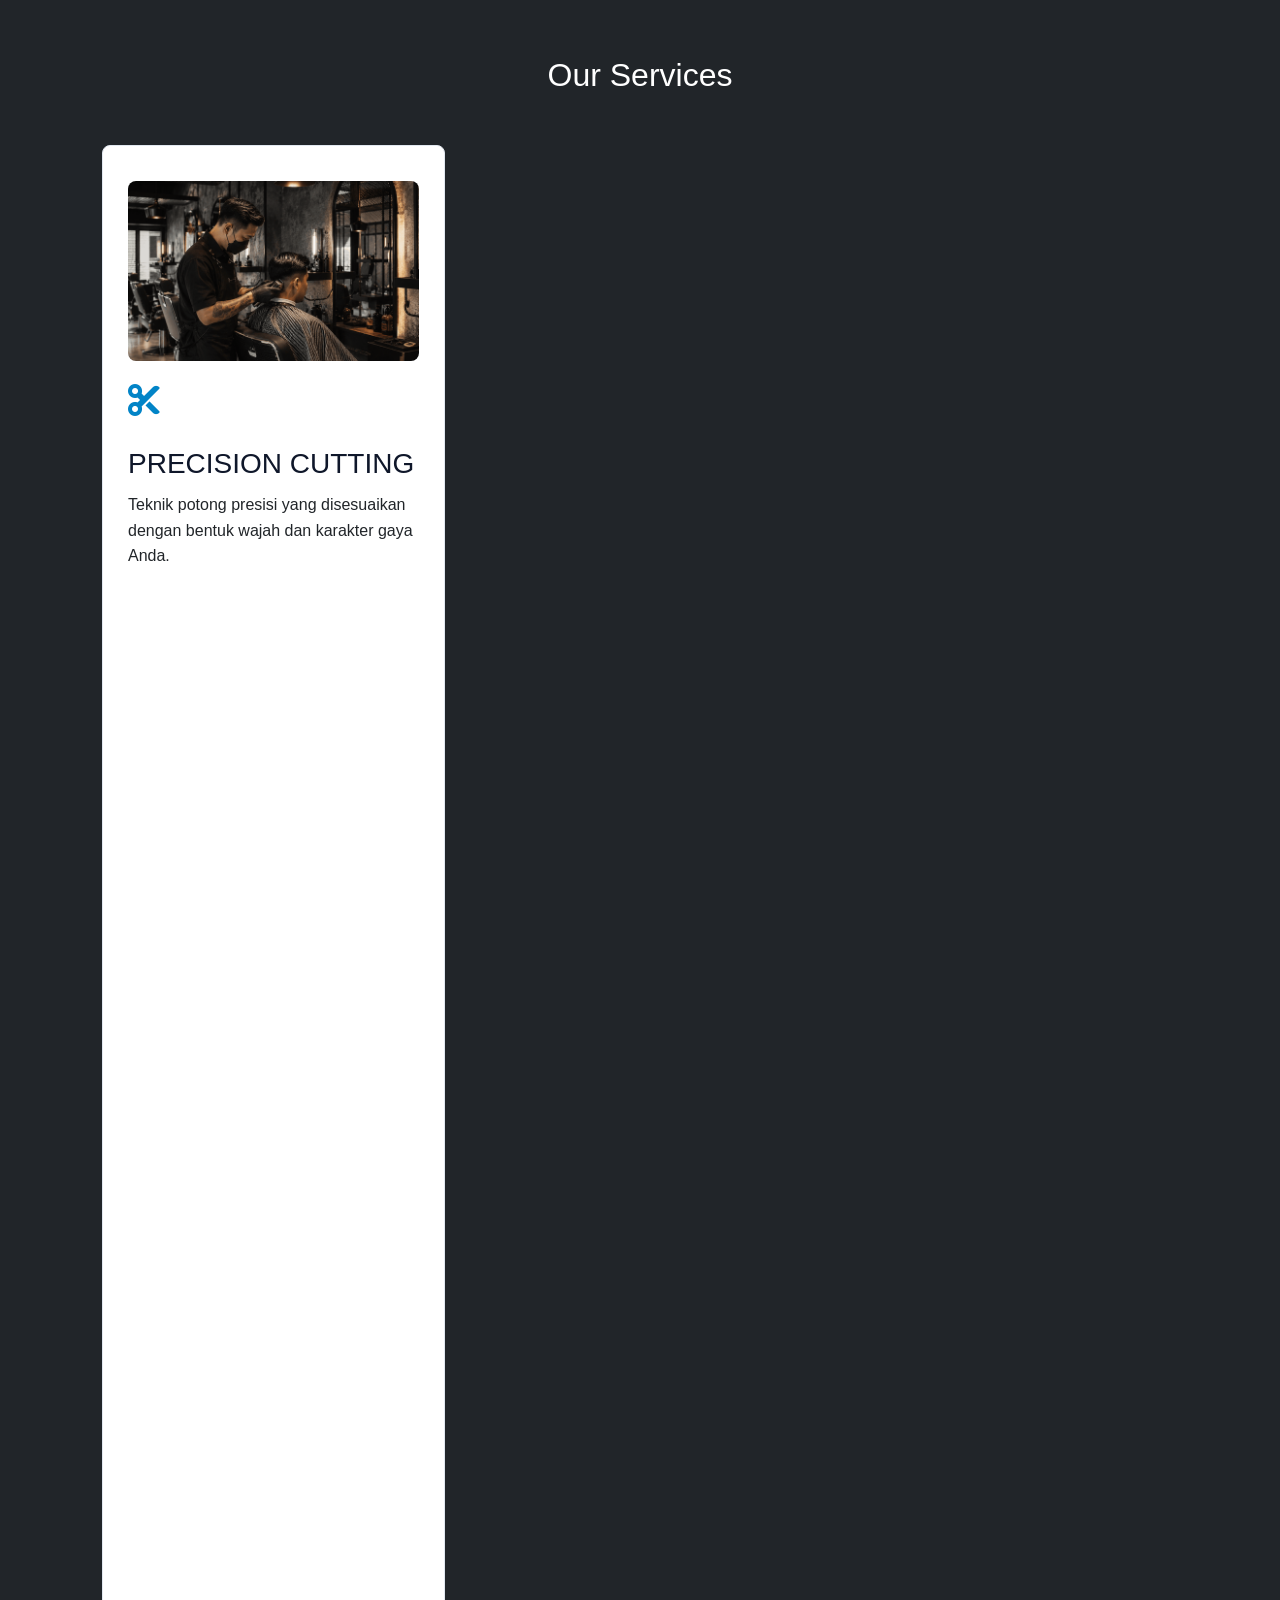
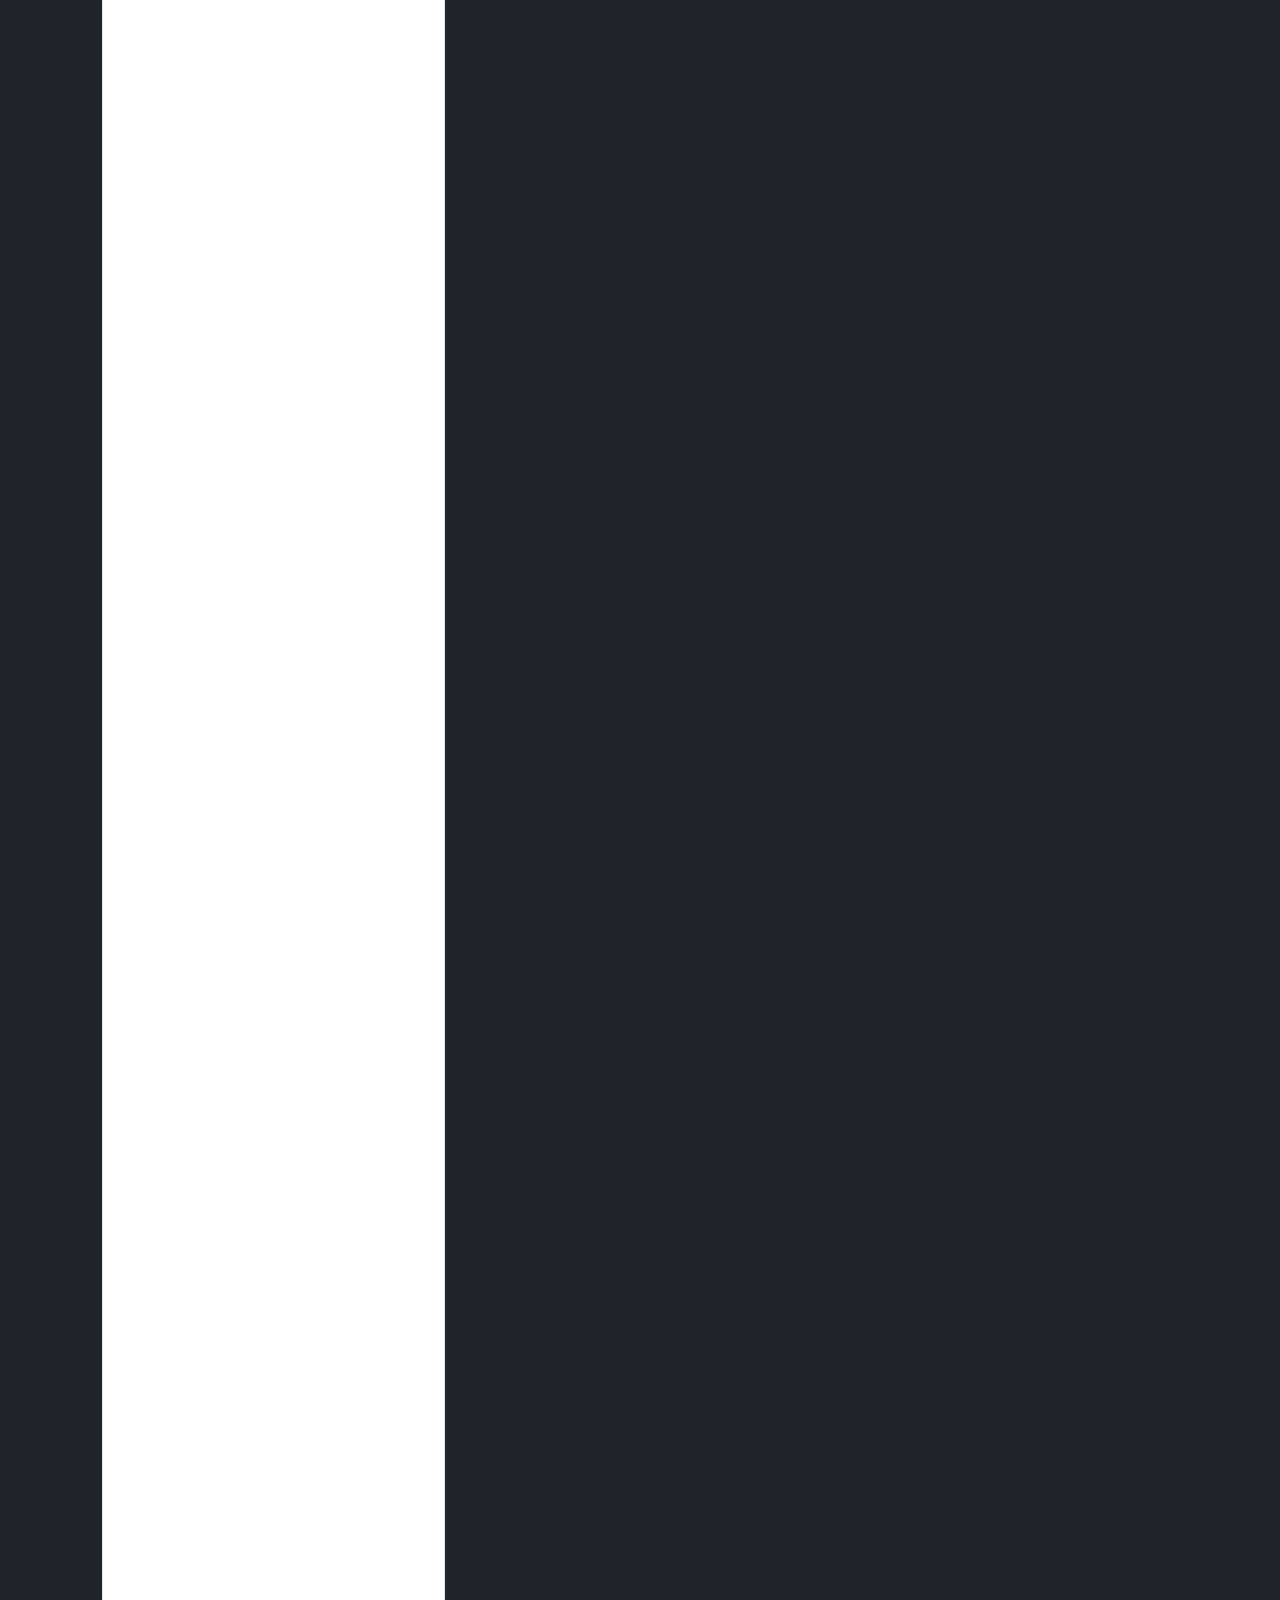
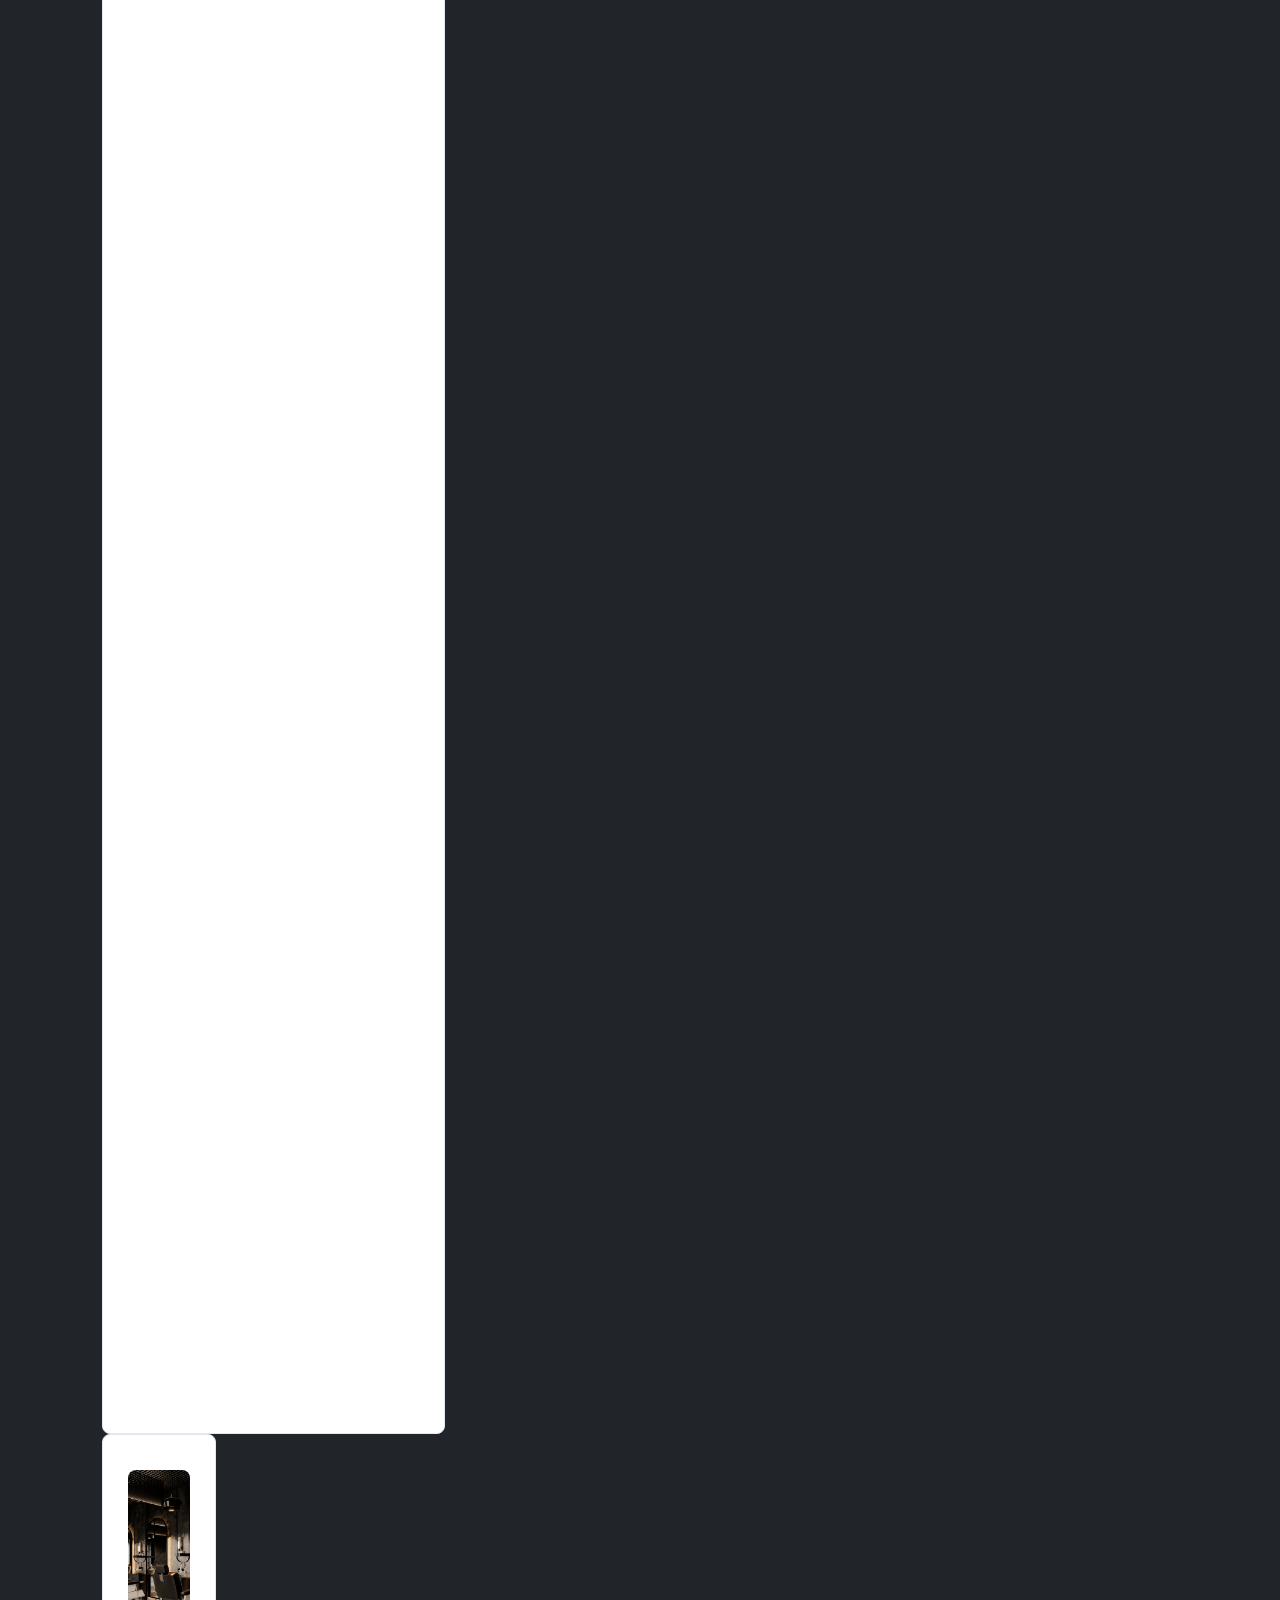
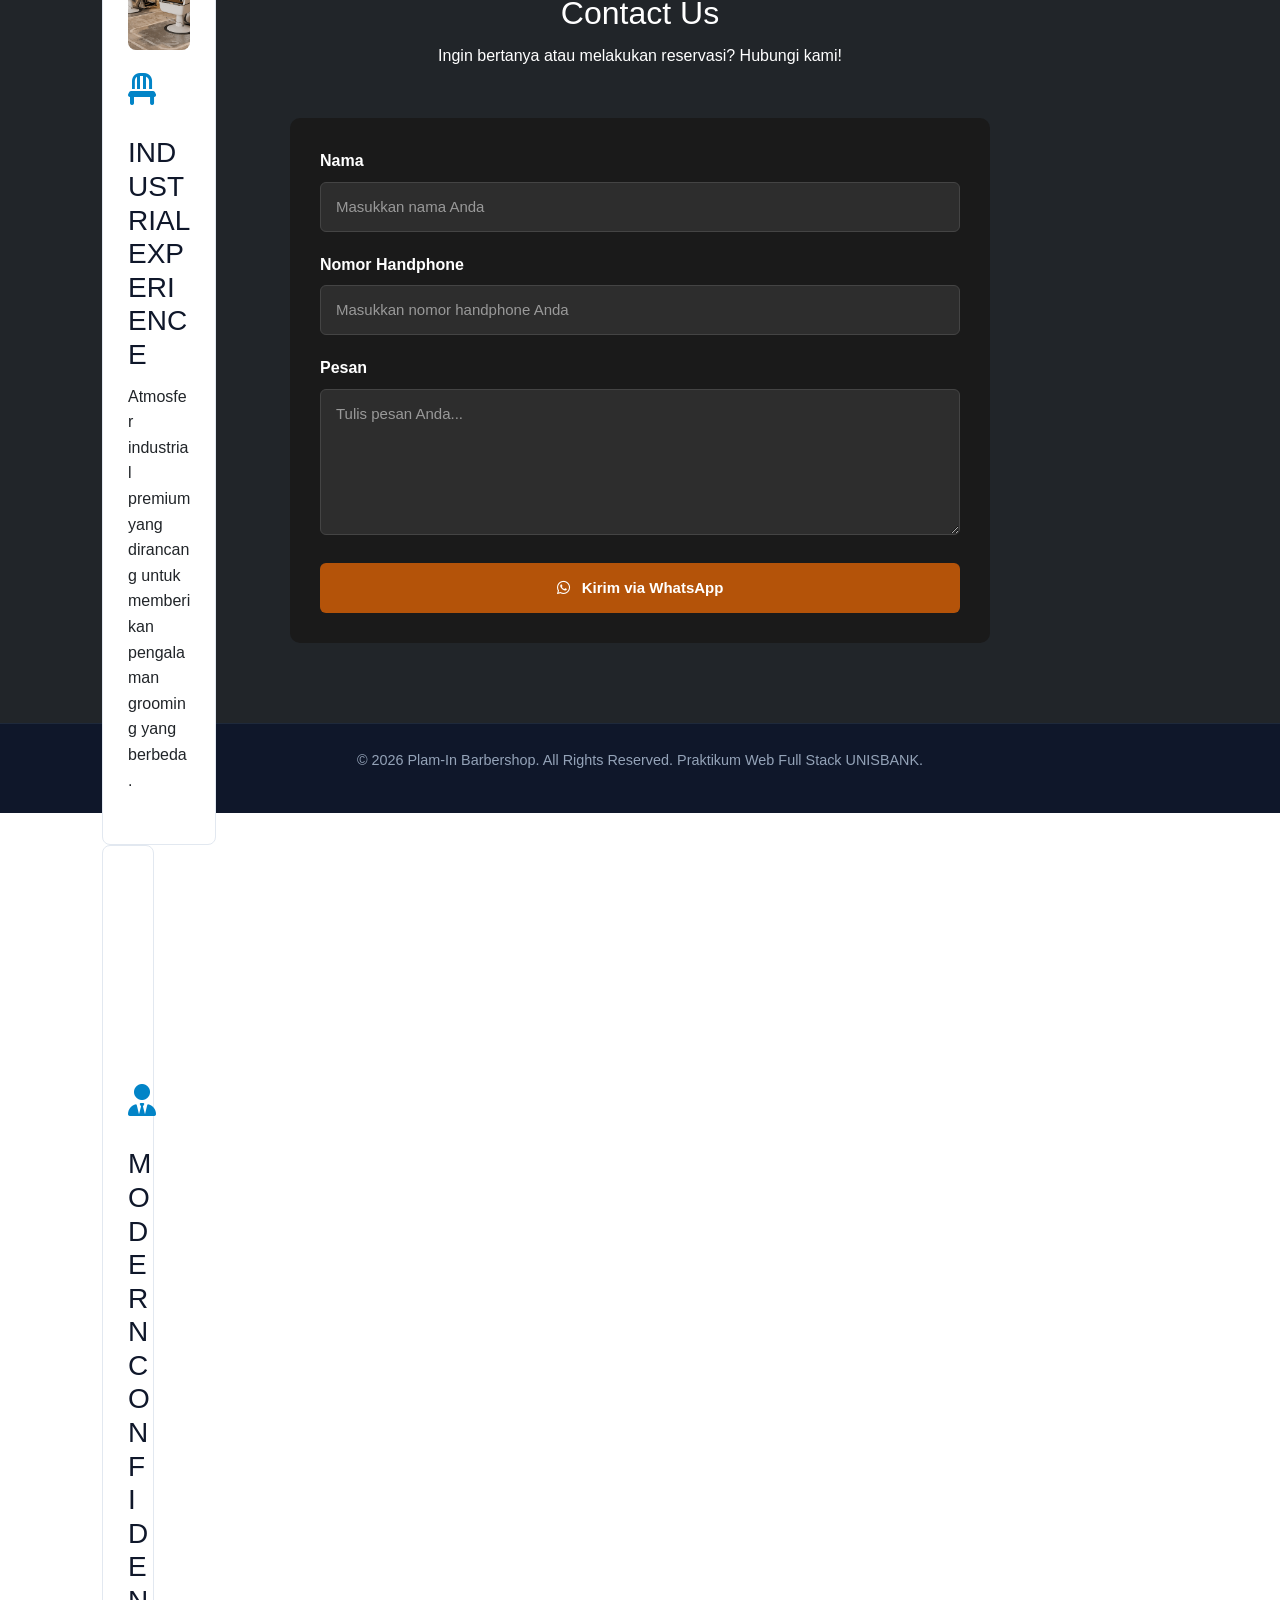
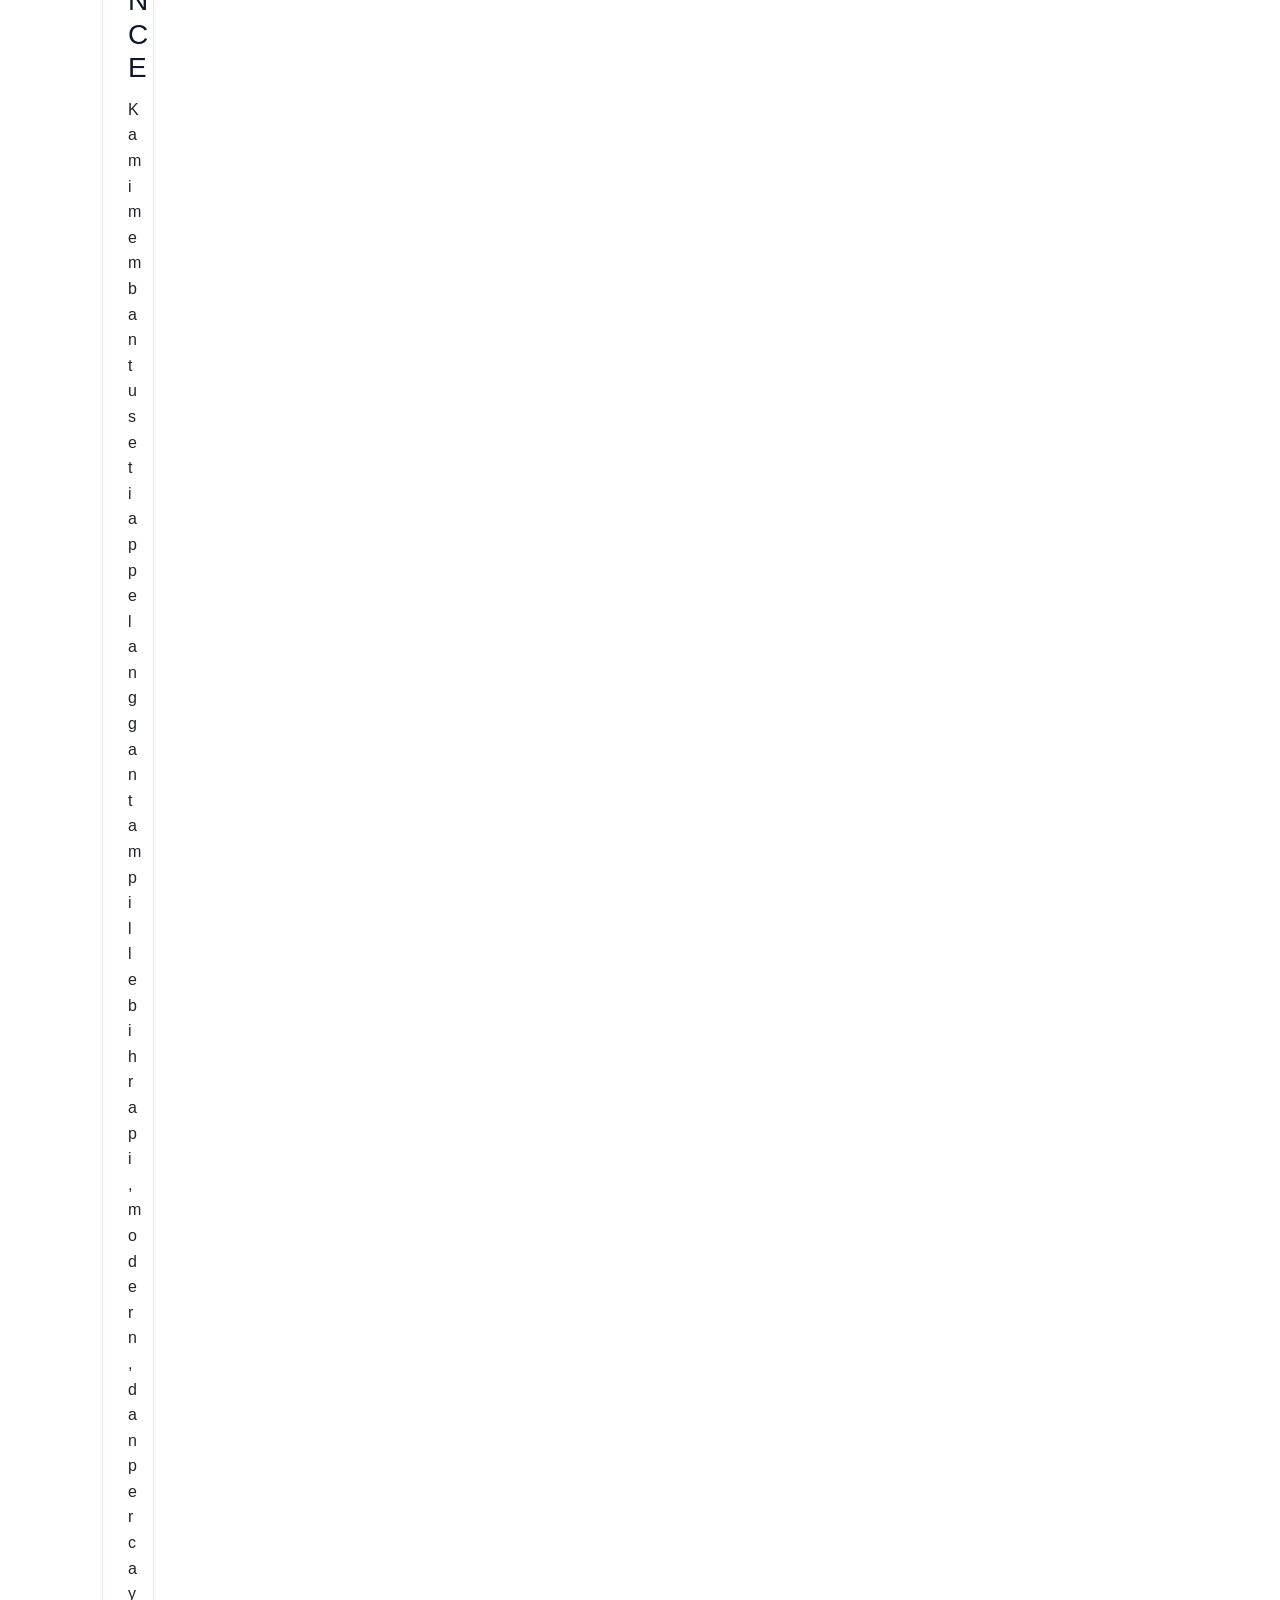
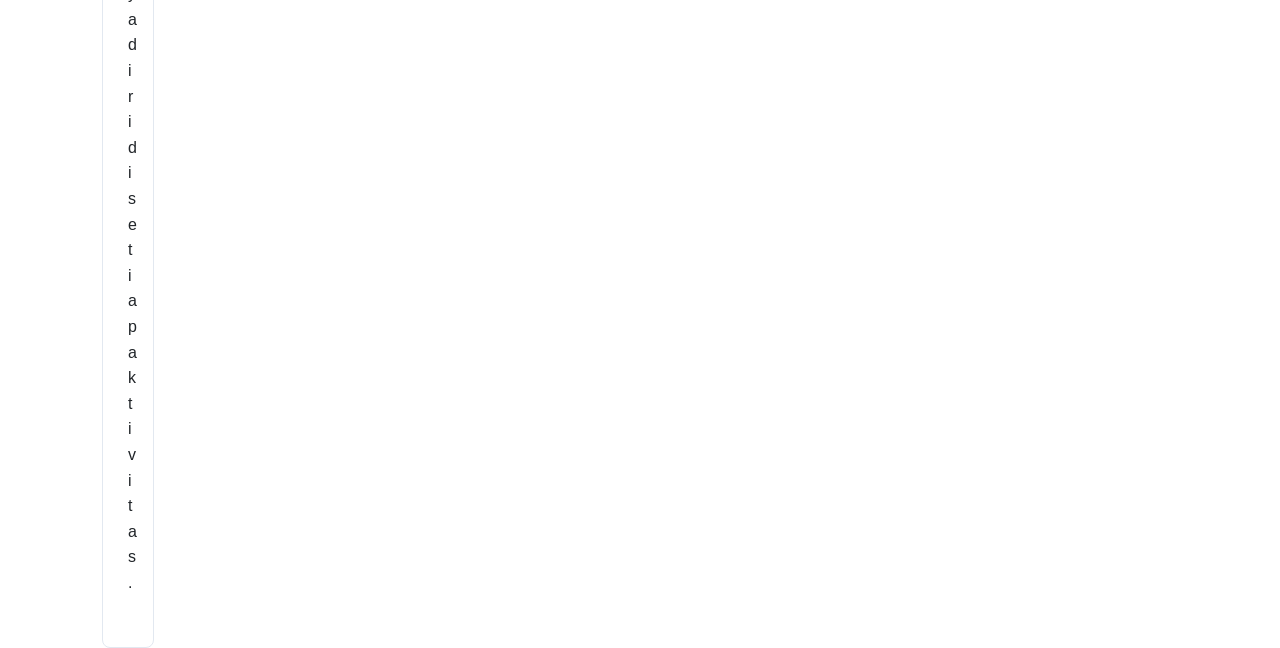
==== commit 02ff90f5: "Update index.html" ====
--- a/index.html
+++ b/index.html
@@ -86,28 +86,41 @@
 <h2>This Is Our Solution</h2>
 </div>
 <div class="row g-4">
-  <div class="col-12 col-md-4">
-        <div class="card h-100">
-<div class="card-icon"><i class="fa-solid fa-scissors"></i></div>
-<h3>STEEL</h3>
-<p>Kekuatan dalam setiap tarikan mesin cukur kami.</p>
-</div>
-  <div class="col-12 col-md-4">
-        <div class="card h-100">
-<div class="card-icon"><i class="fa-solid fa-user"></i></div>
-<h3>CONCRETE</h3>
-<p>Fondasi gaya yang kokoh untuk penampilan Anda.</p>
-</div>
-  <div class="col-12 col-md-4">
-        <div class="card h-100">
-<div class="card-icon"><i class="fa-solid fa-lightbulb"></i></div>
-<h3>LIGHT</h3>
-<p>Detail presisi di bawah pencahayaan studio terbaik.</p>
-</div>
-</div>
-</div>
-</section>
-
+
+    <!-- Card 1 -->
+    <div class="col-12 col-md-4">
+        <div class="card h-100">
+            <div class="card-icon">
+                <i class="fa-solid fa-scissors"></i>
+            </div>
+            <h3>STEEL</h3>
+            <p>Kekuatan dalam setiap tarikan mesin cukur kami.</p>
+        </div>
+    </div>
+
+    <!-- Card 2 -->
+    <div class="col-12 col-md-4">
+        <div class="card h-100">
+            <div class="card-icon">
+                <i class="fa-solid fa-user"></i>
+            </div>
+            <h3>CONCRETE</h3>
+            <p>Fondasi gaya yang kokoh untuk penampilan Anda.</p>
+        </div>
+    </div>
+
+    <!-- Card 3 -->
+    <div class="col-12 col-md-4">
+        <div class="card h-100">
+            <div class="card-icon">
+                <i class="fa-solid fa-lightbulb"></i>
+            </div>
+            <h3>LIGHT</h3>
+            <p>Detail presisi di bawah pencahayaan studio terbaik.</p>
+        </div>
+    </div>
+
+</div>
 </section>
 
 <!-- Portofolio -->
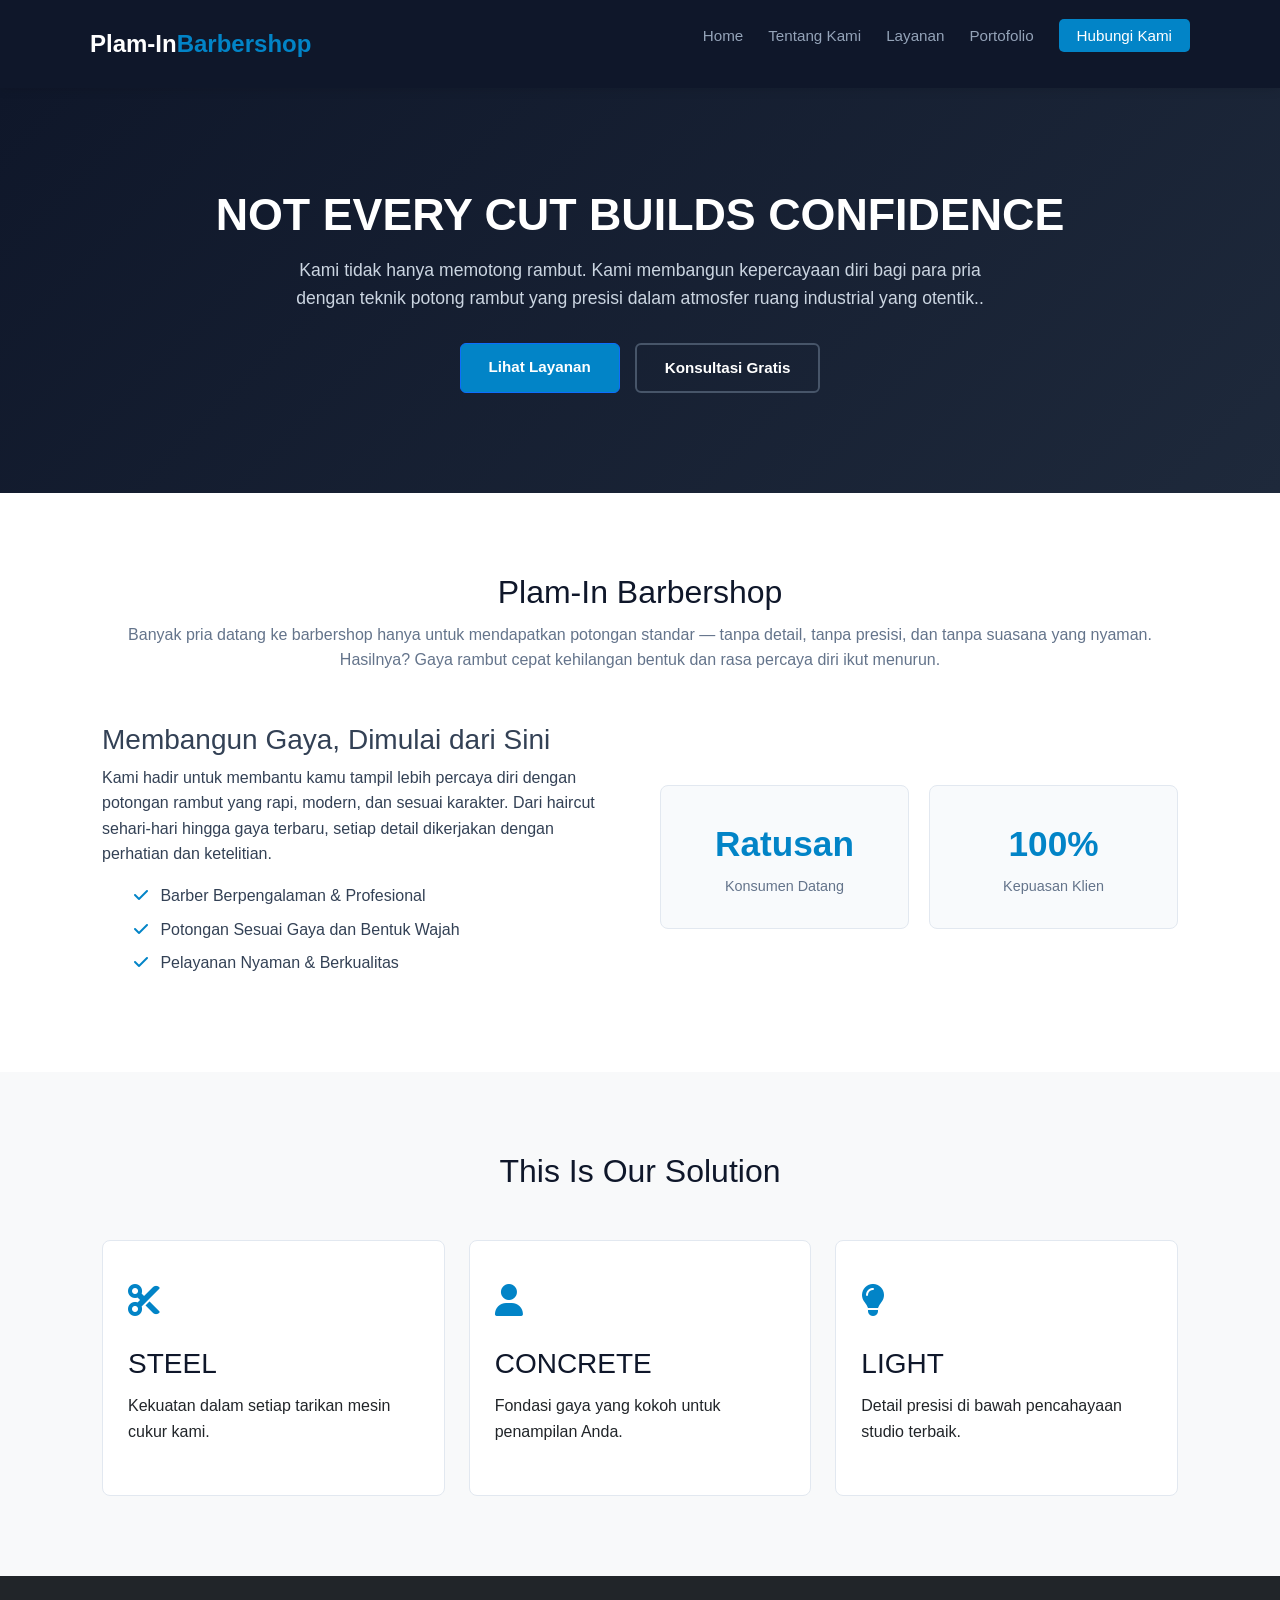
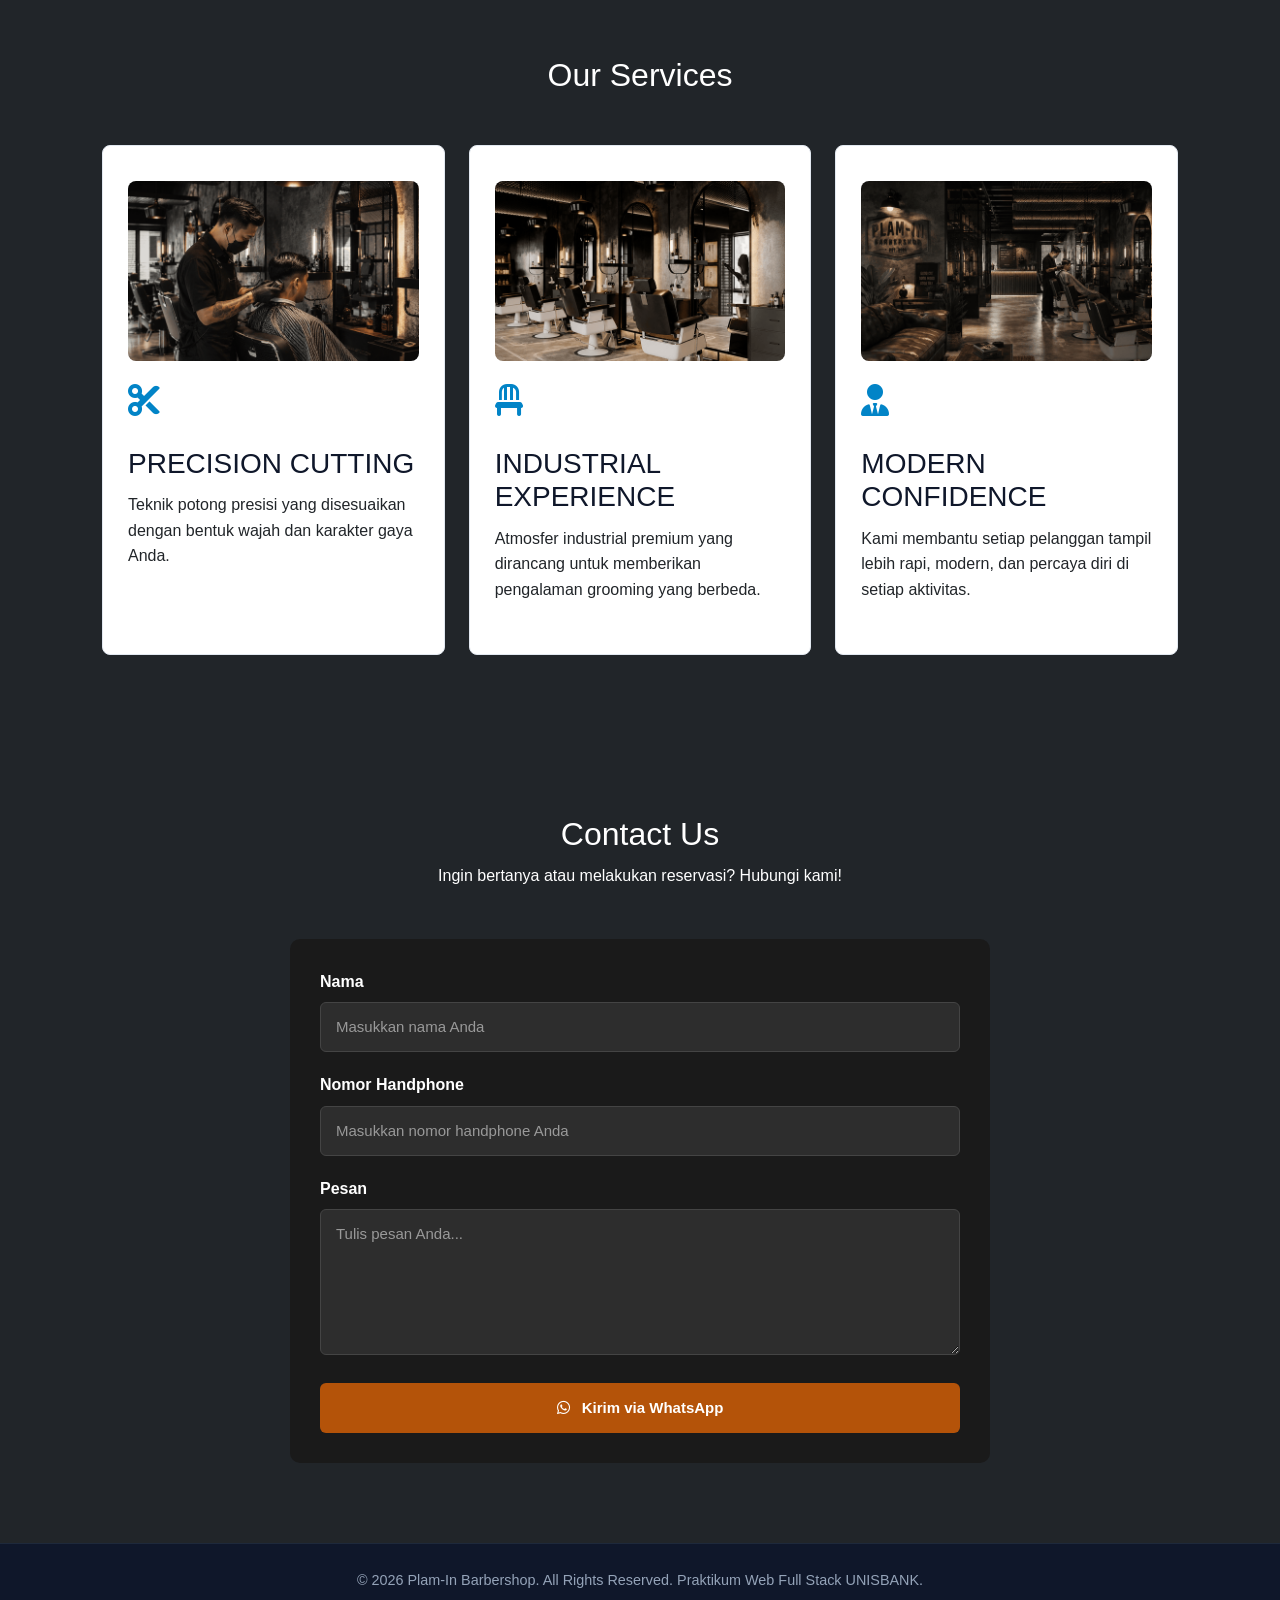
==== commit 8e127439: "Update index.html" ====
--- a/index.html
+++ b/index.html
@@ -124,68 +124,108 @@
 </section>
 
 <!-- Portofolio -->
+<!-- Portofolio -->
 <section id="portofolio" class="section bg-dark text-white">
-<div class="container">
-<div class="section-title">
-<h2 class="text-white">Our Services</h2>
-</div>
-<div class="row g-4">
-
-<!-- Card 1 -->
-<div class="col-12 col-md-4">
-        <div class="card h-100">
-<div class="card-image">
-<img src="konsumen 1 small.png" alt="Precision Cutting">
-</div>
-
-<div class="card-icon">
-<i class="fa-solid fa-scissors"></i>
-</div>
-
-<h3>PRECISION CUTTING</h3>
-<p>
-Teknik potong presisi yang disesuaikan dengan bentuk wajah dan karakter gaya Anda.
-</p>
-</div>
-
-<!-- Card 2 -->
-<div class="col-12 col-md-4">
-        <div class="card h-100">
-<div class="card-image">
-<img src="plamin view small.png" alt="Industrial Experience">
-</div>
-
-<div class="card-icon">
-<i class="fa-solid fa-chair"></i>
-</div>
-
-<h3>INDUSTRIAL EXPERIENCE</h3>
-<p>
-Atmosfer industrial premium yang dirancang untuk memberikan pengalaman grooming yang berbeda.
-</p>
-</div>
-
-<!-- Card 3 -->
-<div class="col-12 col-md-4">
-        <div class="card h-100">
-<div class="card-image">
-<img src="plamin all rooms small.png" alt="Modern Confidence">
-</div>
-
-<div class="card-icon">
-<i class="fa-solid fa-user-tie"></i>
-</div>
-
-<h3>MODERN CONFIDENCE</h3>
-<p>
-Kami membantu setiap pelanggan tampil lebih rapi, modern, dan percaya diri di setiap aktivitas.
-</p>
-</div>
-
-</div>
-</div>
-</section>
-
+
+    <div class="container">
+
+        <!-- Judul -->
+        <div class="section-title text-center">
+            <h2 class="text-white">Our Services</h2>
+        </div>
+
+        <!-- Bootstrap Grid -->
+        <div class="row g-4">
+
+            <!-- Card 1 -->
+            <div class="col-12 col-md-4">
+
+                <div class="card h-100">
+
+                    <div class="card-image">
+                        <img
+                            src="konsumen 1 small.png"
+                            alt="Precision Cutting"
+                        >
+                    </div>
+
+                    <div class="card-icon">
+                        <i class="fa-solid fa-scissors"></i>
+                    </div>
+
+                    <h3>PRECISION CUTTING</h3>
+
+                    <p>
+                        Teknik potong presisi yang disesuaikan dengan
+                        bentuk wajah dan karakter gaya Anda.
+                    </p>
+
+                </div>
+
+            </div>
+
+
+            <!-- Card 2 -->
+            <div class="col-12 col-md-4">
+
+                <div class="card h-100">
+
+                    <div class="card-image">
+                        <img
+                            src="plamin view small.png"
+                            alt="Industrial Experience"
+                        >
+                    </div>
+
+                    <div class="card-icon">
+                        <i class="fa-solid fa-chair"></i>
+                    </div>
+
+                    <h3>INDUSTRIAL EXPERIENCE</h3>
+
+                    <p>
+                        Atmosfer industrial premium yang dirancang
+                        untuk memberikan pengalaman grooming
+                        yang berbeda.
+                    </p>
+
+                </div>
+
+            </div>
+
+
+            <!-- Card 3 -->
+            <div class="col-12 col-md-4">
+
+                <div class="card h-100">
+
+                    <div class="card-image">
+                        <img
+                            src="plamin all rooms small.png"
+                            alt="Modern Confidence"
+                        >
+                    </div>
+
+                    <div class="card-icon">
+                        <i class="fa-solid fa-user-tie"></i>
+                    </div>
+
+                    <h3>MODERN CONFIDENCE</h3>
+
+                    <p>
+                        Kami membantu setiap pelanggan tampil lebih rapi,
+                        modern, dan percaya diri di setiap aktivitas.
+                    </p>
+
+                </div>
+
+            </div>
+
+        </div>
+
+    </div>
+
+</section>
 <!-- Form Kontak -->
 <section id="contact" class="section bg-dark text-white">
 <div class="container">
--- a/style.css
+++ b/style.css
@@ -327,3 +327,15 @@
     }
 
 }
+
+/* Penyesuaian Bootstrap Grid */
+#services .row > div,
+#portofolio .row > div {
+    display: flex;
+}
+
+#services .card,
+#portofolio .card {
+    width: 100%;
+    height: 100%;
+}
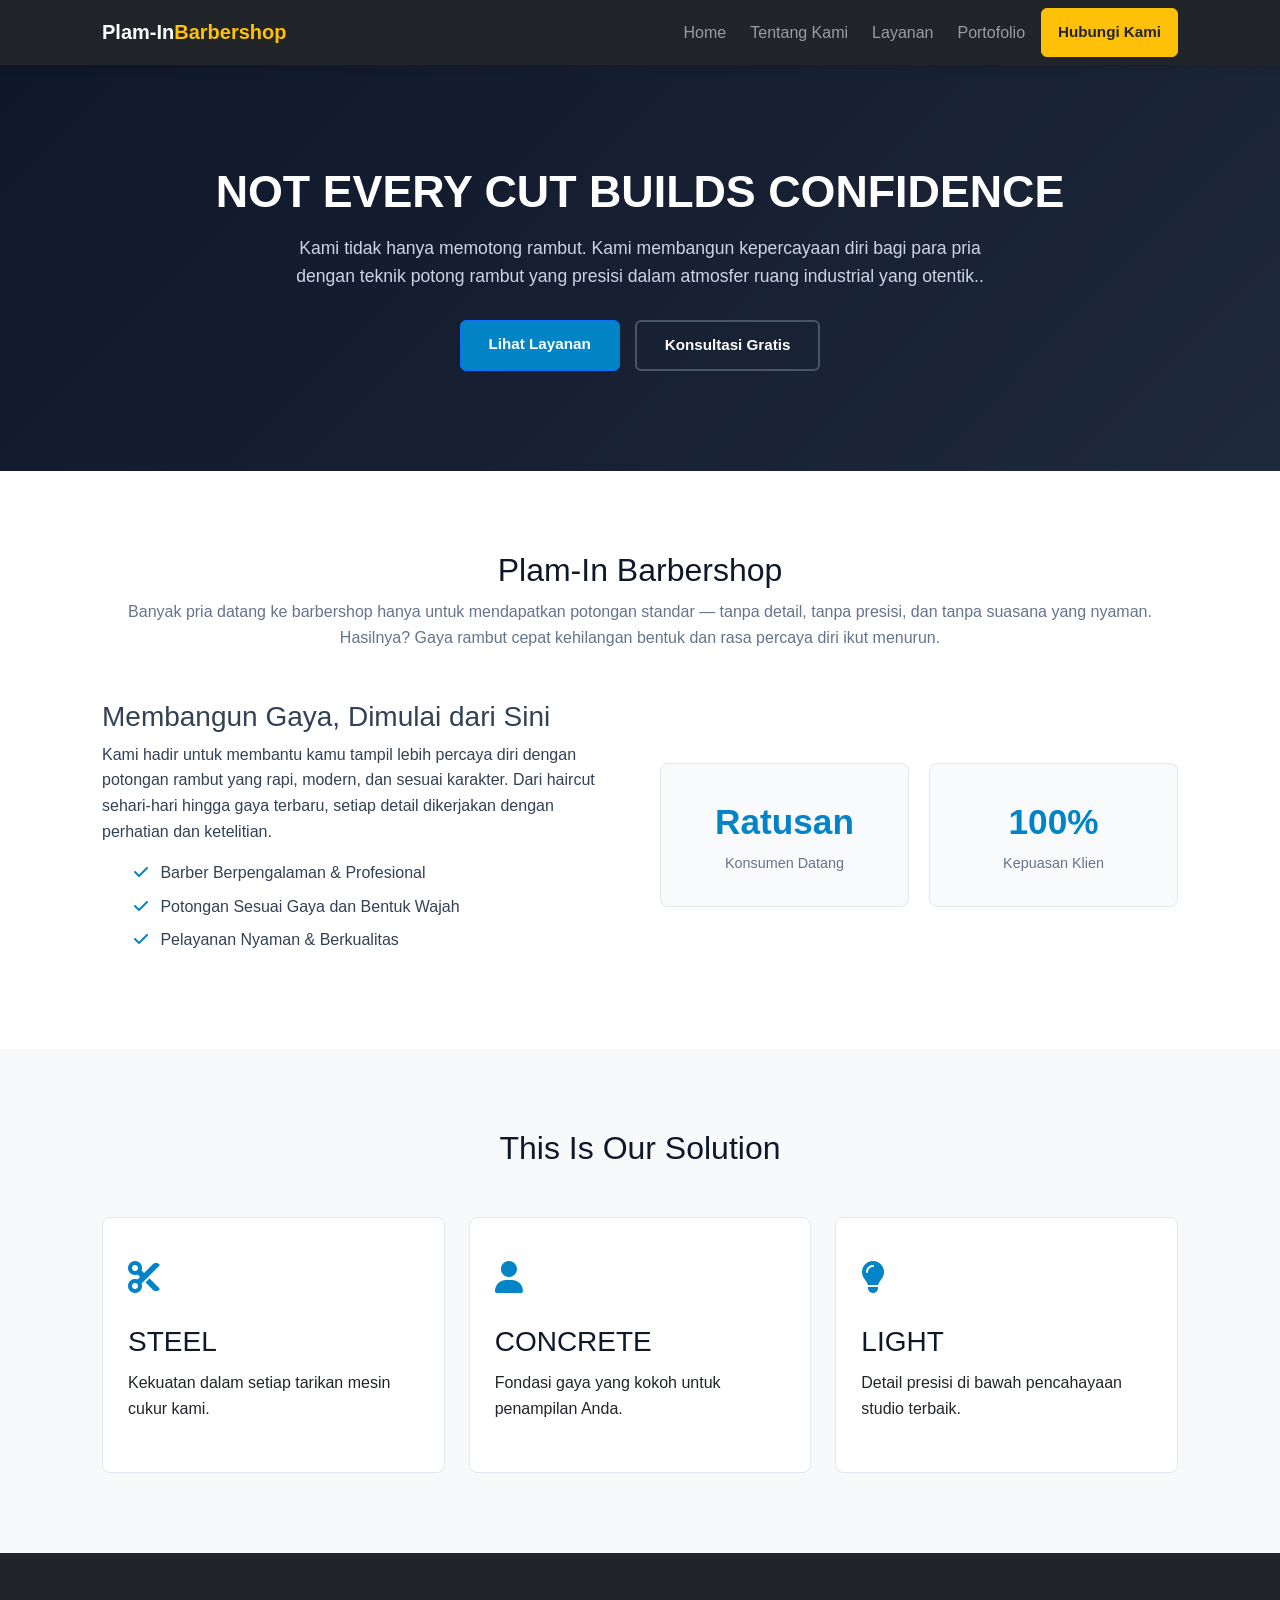
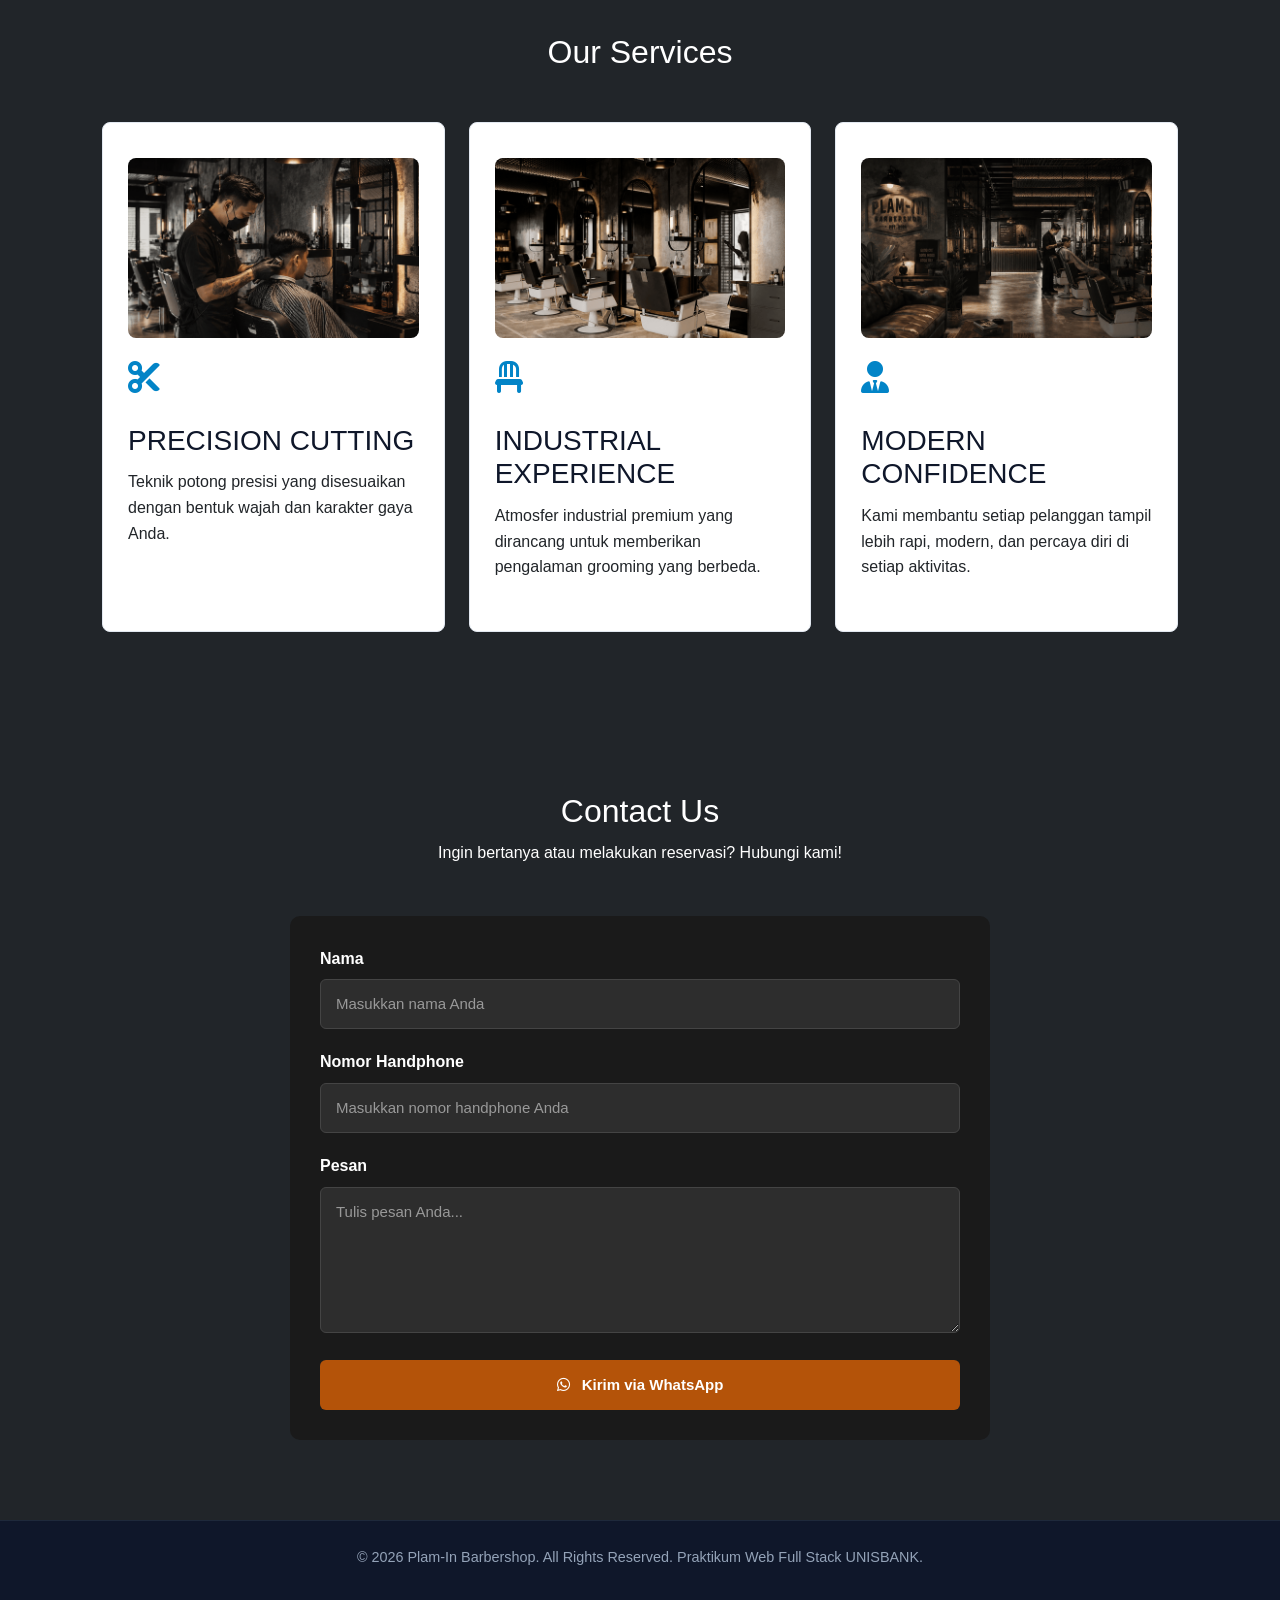
==== commit 87b50142: "Update index.html" ====
--- a/index.html
+++ b/index.html
@@ -17,22 +17,66 @@
 </head>
 <body>
 <!-- Header & Navigasi -->
-<header class="navbar">
-<div class="container nav-container">
-
-<a href="#" class="logo">Plam-In<span>Barbershop</span></a>
-<nav>
-<ul class="nav-links">
-<li><a href="#home">Home</a></li>
-<li><a href="#about">Tentang Kami</a></li>
-<li><a href="#services">Layanan</a></li>
-<li><a href="#portofolio">Portofolio</a></li>
-<li><a href="#contact" class="btn-nav">Hubungi Kami</a></li>
-</ul>
-</nav>
-</div>
+<!-- Header & Navigasi Bootstrap 5 -->
+<header>
+    <nav class="navbar navbar-expand-lg navbar-dark bg-dark sticky-top">
+        <div class="container">
+
+            <!-- Logo -->
+            <a href="#home" class="navbar-brand fw-bold">
+                Plam-In<span class="text-warning">Barbershop</span>
+            </a>
+
+            <!-- Tombol Hamburger untuk Mobile -->
+            <button
+                class="navbar-toggler"
+                type="button"
+                data-bs-toggle="collapse"
+                data-bs-target="#navbarPlamin"
+                aria-controls="navbarPlamin"
+                aria-expanded="false"
+                aria-label="Buka atau tutup navigasi"
+            >
+                <span class="navbar-toggler-icon"></span>
+            </button>
+
+            <!-- Menu Navigasi -->
+            <div class="collapse navbar-collapse" id="navbarPlamin">
+
+                <ul class="navbar-nav ms-auto align-items-lg-center gap-lg-2">
+
+                    <li class="nav-item">
+                        <a class="nav-link" href="#home">Home</a>
+                    </li>
+
+                    <li class="nav-item">
+                        <a class="nav-link" href="#about">Tentang Kami</a>
+                    </li>
+
+                    <li class="nav-item">
+                        <a class="nav-link" href="#services">Layanan</a>
+                    </li>
+
+                    <li class="nav-item">
+                        <a class="nav-link" href="#portofolio">Portofolio</a>
+                    </li>
+
+                    <li class="nav-item">
+                        <a class="btn btn-warning text-dark fw-semibold px-3 mt-2 mt-lg-0"
+                           href="#contact">
+                            Hubungi Kami
+                        </a>
+                    </li>
+
+                </ul>
+
+            </div>
+
+        </div>
+    </nav>
 </header>
-<!-- Hero Section -->
+    
+    <!-- Hero Section -->
 <section id="home" class="hero">
 <div class="container hero-content">
 <h1>NOT EVERY CUT BUILDS CONFIDENCE</h1>
--- a/style.css
+++ b/style.css
@@ -339,3 +339,29 @@
     width: 100%;
     height: 100%;
 }
+
+/* Perbaikan Card Portofolio */
+#portofolio .row > div {
+    display: flex;
+}
+
+#portofolio .card {
+    width: 100%;
+    min-width: 0;
+    height: 100%;
+}
+
+#portofolio .card-image {
+    width: 100%;
+    height: 180px;
+    overflow: hidden;
+    border-radius: 8px;
+}
+
+#portofolio .card-image img {
+    width: 100%;
+    height: 100%;
+    object-fit: cover;
+    display: block;
+}
+
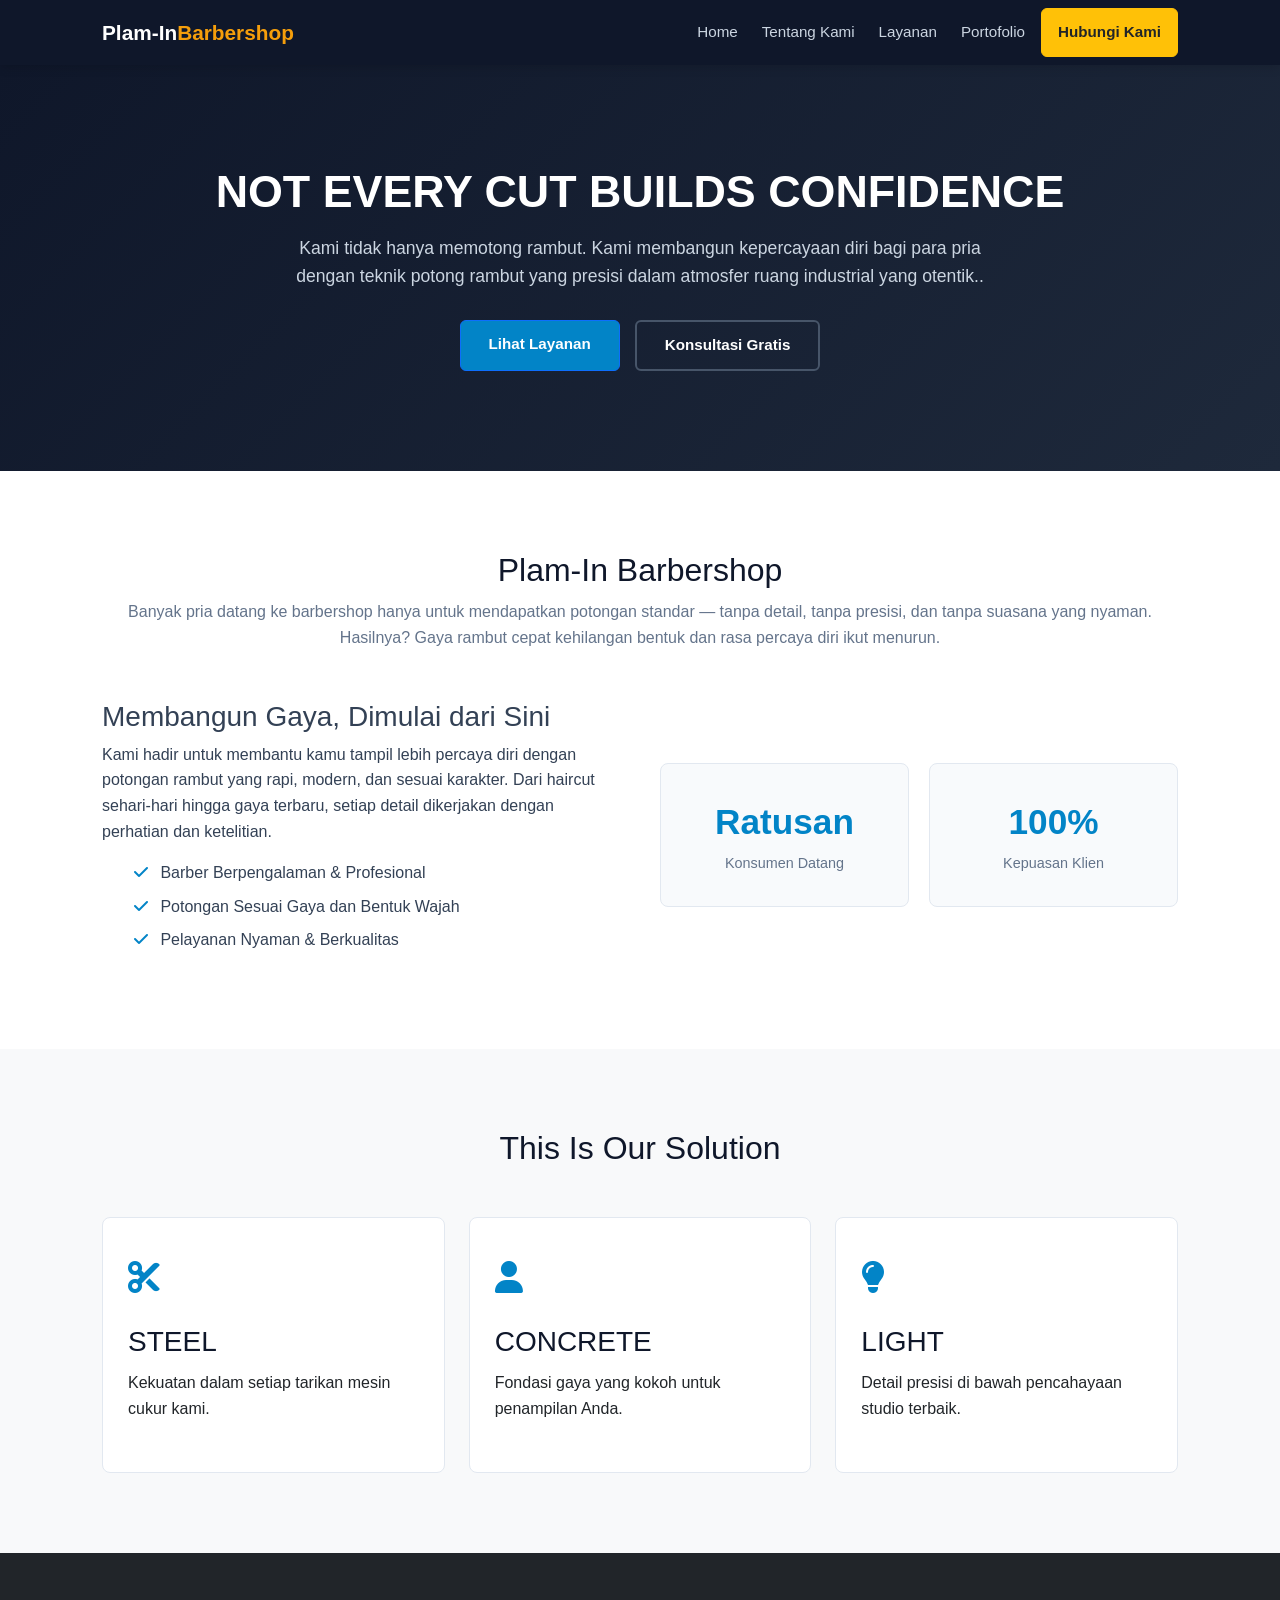
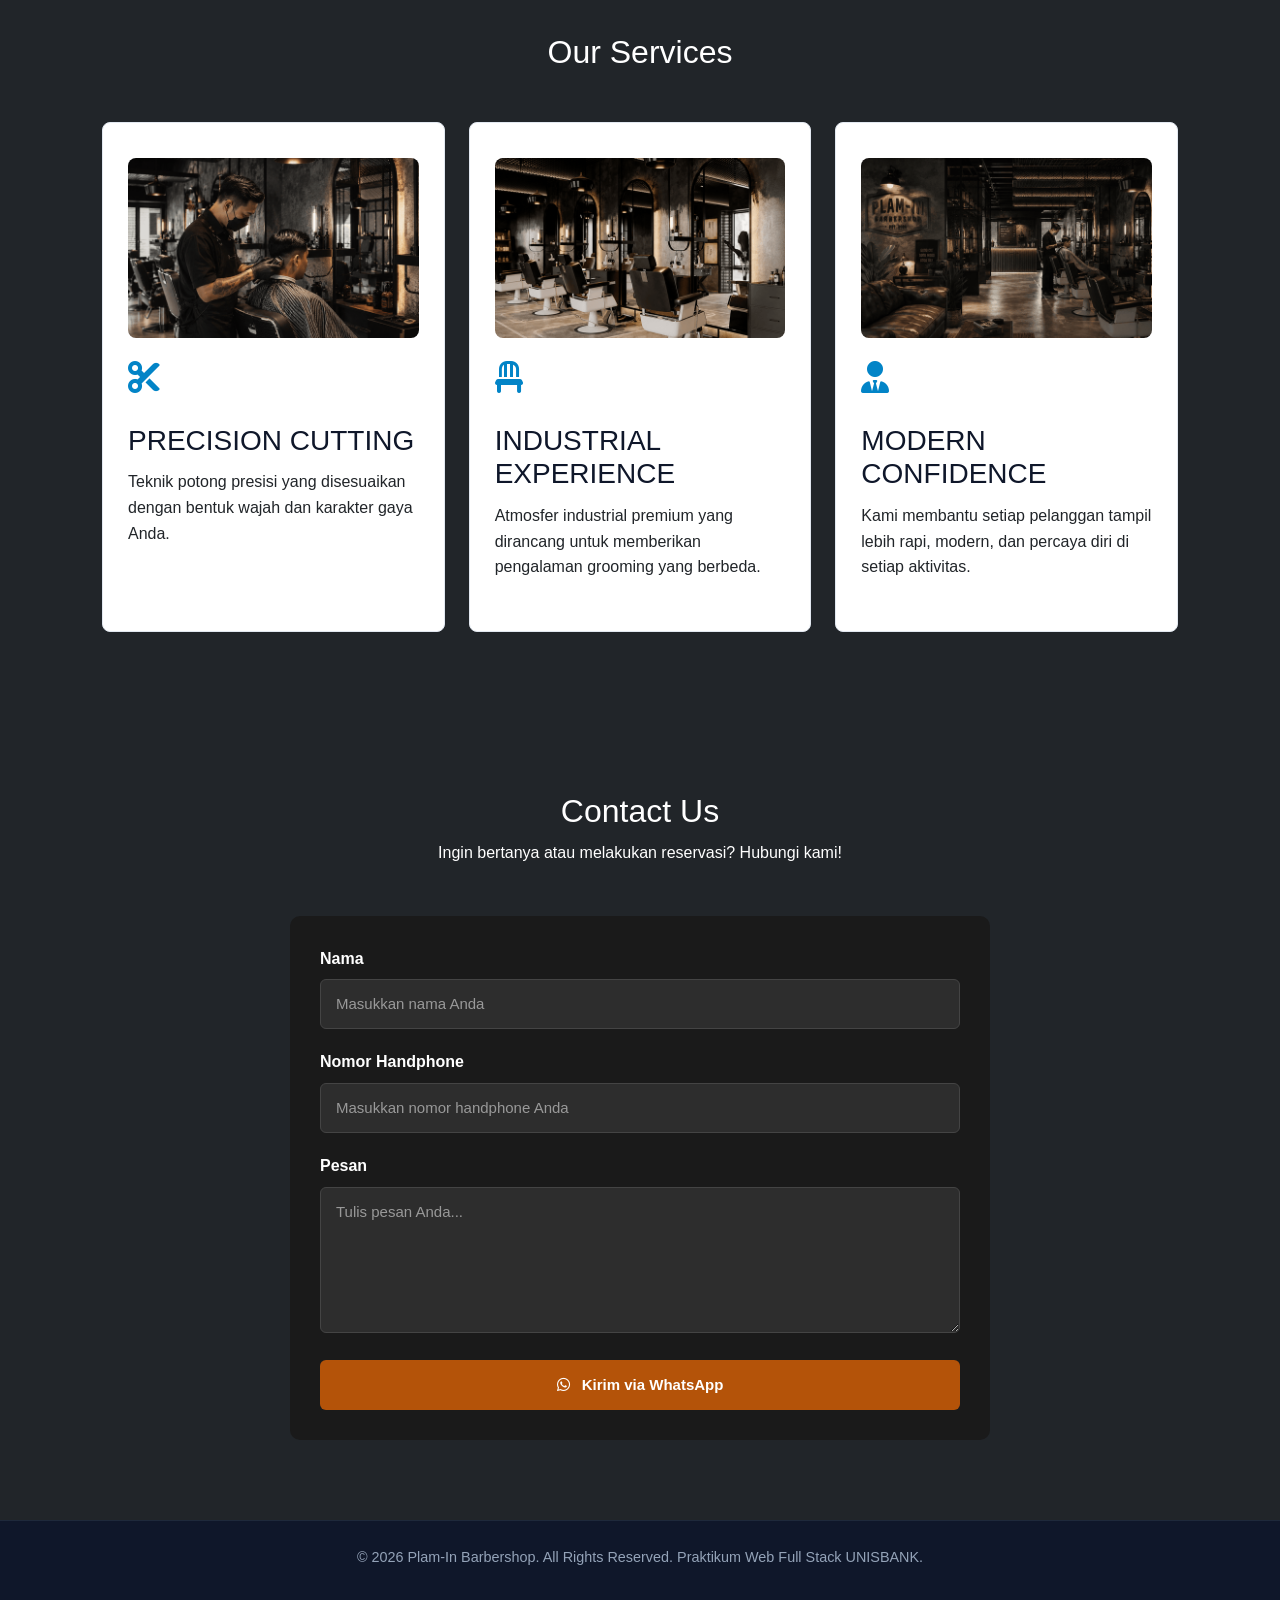
==== commit 37afe37b: "Update index.html" ====
--- a/index.html
+++ b/index.html
@@ -9,6 +9,8 @@
     rel="stylesheet"
 >
 <link rel="stylesheet" href="style.css">
+    <script src="https://cdn.jsdelivr.net/npm/bootstrap@5.3.3/dist/js/bootstrap.bundle.min.js"></script>
+    
 <!-- Font Awesome Icons -->
 
 <link rel="stylesheet" href="https://cdnjs.cloudflare.com/ajax/libs/font-
--- a/style.css
+++ b/style.css
@@ -365,3 +365,58 @@
     display: block;
 }
 
+/* =========================================
+   NAVBAR BOOTSTRAP 5 - PLAM-IN BARBERSHOP
+========================================= */
+
+header .navbar {
+    background-color: #0f172a !important;
+    box-shadow: 0 2px 10px rgba(0, 0, 0, 0.15);
+    z-index: 1030;
+}
+
+header .navbar-brand {
+    font-size: 1.3rem;
+    white-space: nowrap;
+}
+
+header .navbar-brand span {
+    color: #f59e0b !important;
+}
+
+header .navbar-nav .nav-link {
+    color: #cbd5e1;
+    font-size: 0.95rem;
+    transition: color 0.3s ease;
+}
+
+header .navbar-nav .nav-link:hover,
+header .navbar-nav .nav-link:focus {
+    color: #ffffff;
+}
+
+header .navbar-toggler {
+    border-color: rgba(255, 255, 255, 0.4);
+}
+
+header .navbar-toggler:focus {
+    box-shadow: 0 0 0 0.15rem rgba(245, 158, 11, 0.35);
+}
+
+@media (max-width: 991.98px) {
+    header .navbar-nav {
+        align-items: stretch !important;
+        padding-top: 12px;
+    }
+
+    header .navbar-nav .nav-link {
+        padding: 10px 0;
+    }
+
+    header .navbar-nav .btn {
+        display: block;
+        text-align: center;
+        margin-bottom: 8px;
+    }
+}
+
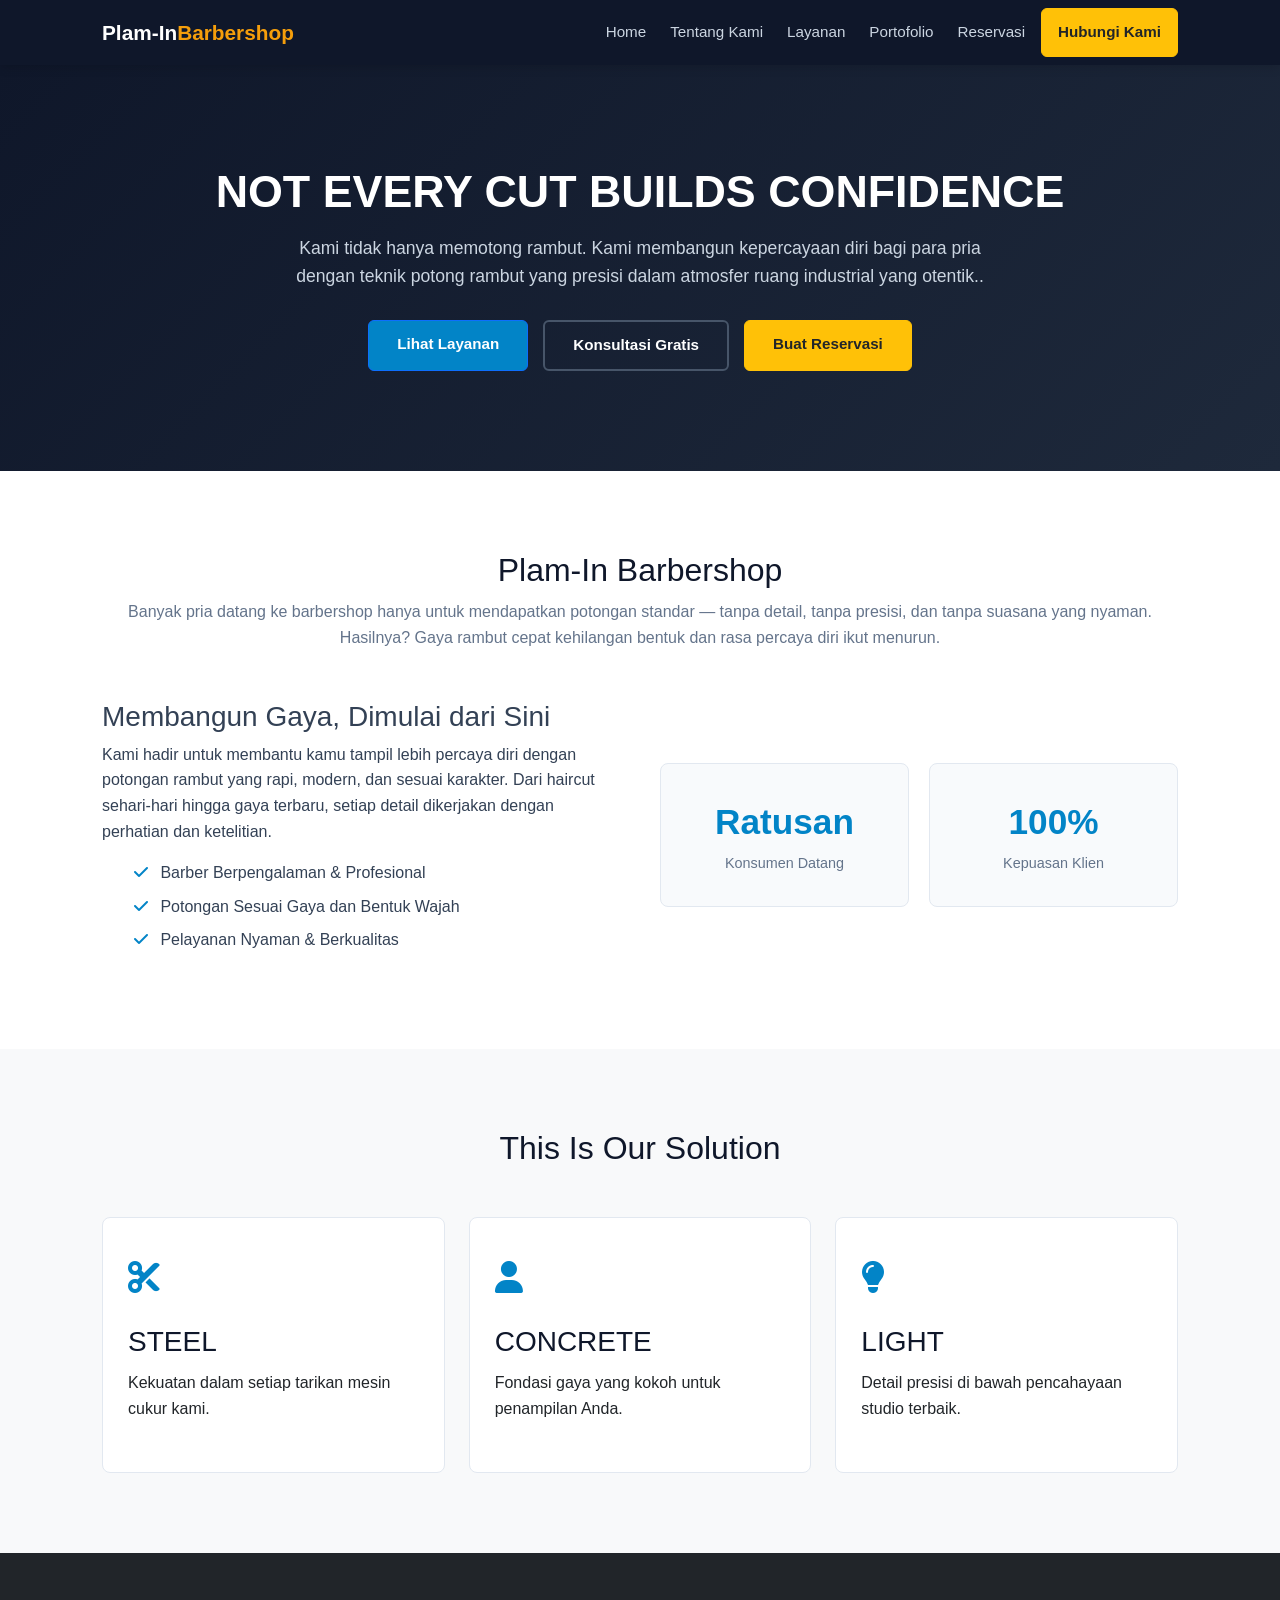
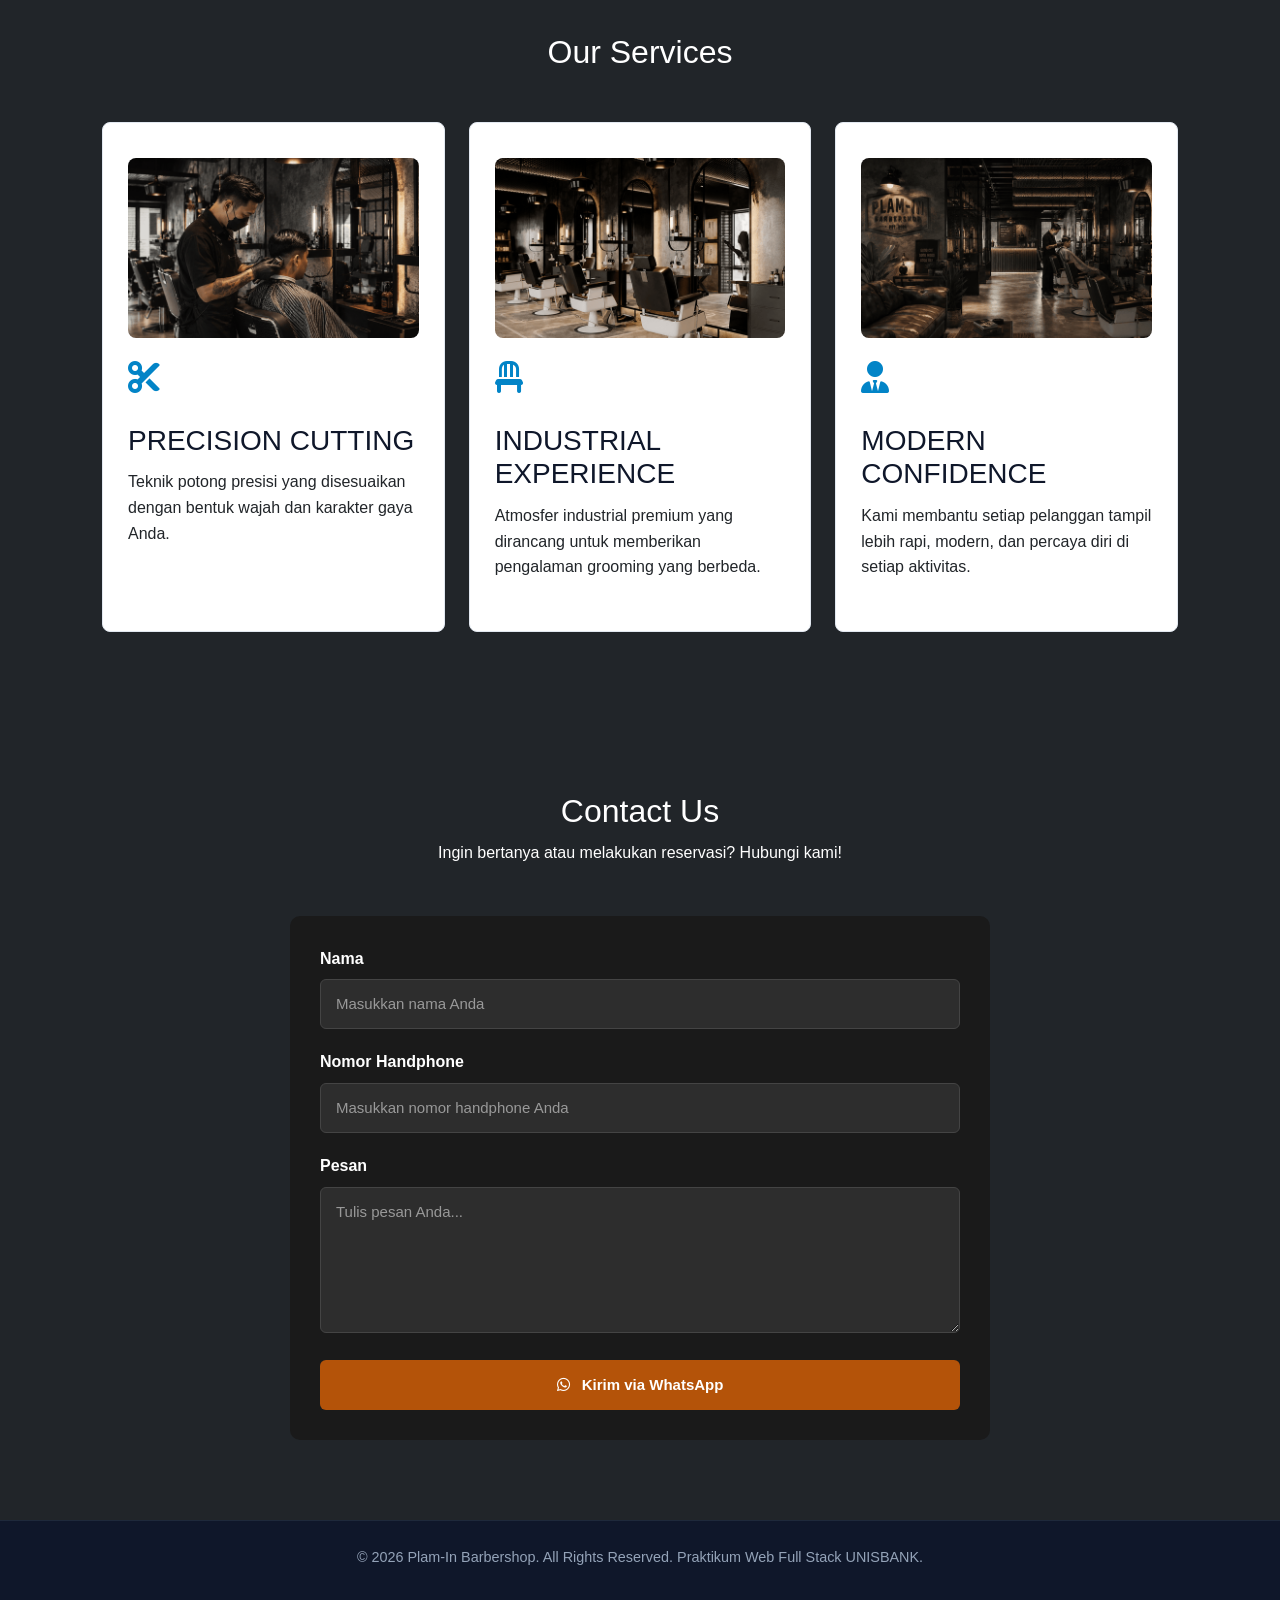
==== commit 1f20a51b: "Integrate reservation prototype into homepage navigation" ====
--- a/index.html
+++ b/index.html
@@ -21,7 +21,7 @@
 <!-- Header & Navigasi -->
 <!-- Header & Navigasi Bootstrap 5 -->
 <header>
-    <nav class="navbar navbar-expand-lg navbar-dark bg-dark sticky-top">
+  <nav class="navbar navbar-expand-lg navbar-dark bg-dark">
         <div class="container">
 
             <!-- Logo -->
@@ -64,6 +64,10 @@
                     </li>
 
                     <li class="nav-item">
+                        <a class="nav-link" href="reservasi-prototype.html">Reservasi</a>
+                    </li>
+
+                    <li class="nav-item">
                         <a class="btn btn-warning text-dark fw-semibold px-3 mt-2 mt-lg-0"
                            href="#contact">
                             Hubungi Kami
@@ -86,6 +90,7 @@
 <div class="hero-buttons">
 <a href="#services" class="btn btn-primary">Lihat Layanan</a>
 <a href="#contact" class="btn btn-outline">Konsultasi Gratis</a>
+<a href="reservasi-prototype.html" class="btn btn-warning text-dark">Buat Reservasi</a>
 </div>
 </div>
 </section>
--- a/style.css
+++ b/style.css
@@ -420,3 +420,27 @@
     }
 }
 
+/* =========================================
+   NAVBAR STICKY FIX
+========================================= */
+
+header {
+    position: sticky;
+    top: 0;
+    z-index: 1030;
+    width: 100%;
+}
+
+header .navbar {
+    position: relative;
+    top: auto;
+    width: 100%;
+    background-color: #0f172a !important;
+    box-shadow: 0 2px 10px rgba(0, 0, 0, 0.15);
+}
+
+/* Offset saat menu navigasi diklik */
+html {
+    scroll-behavior: smooth;
+    scroll-padding-top: 80px;
+}
